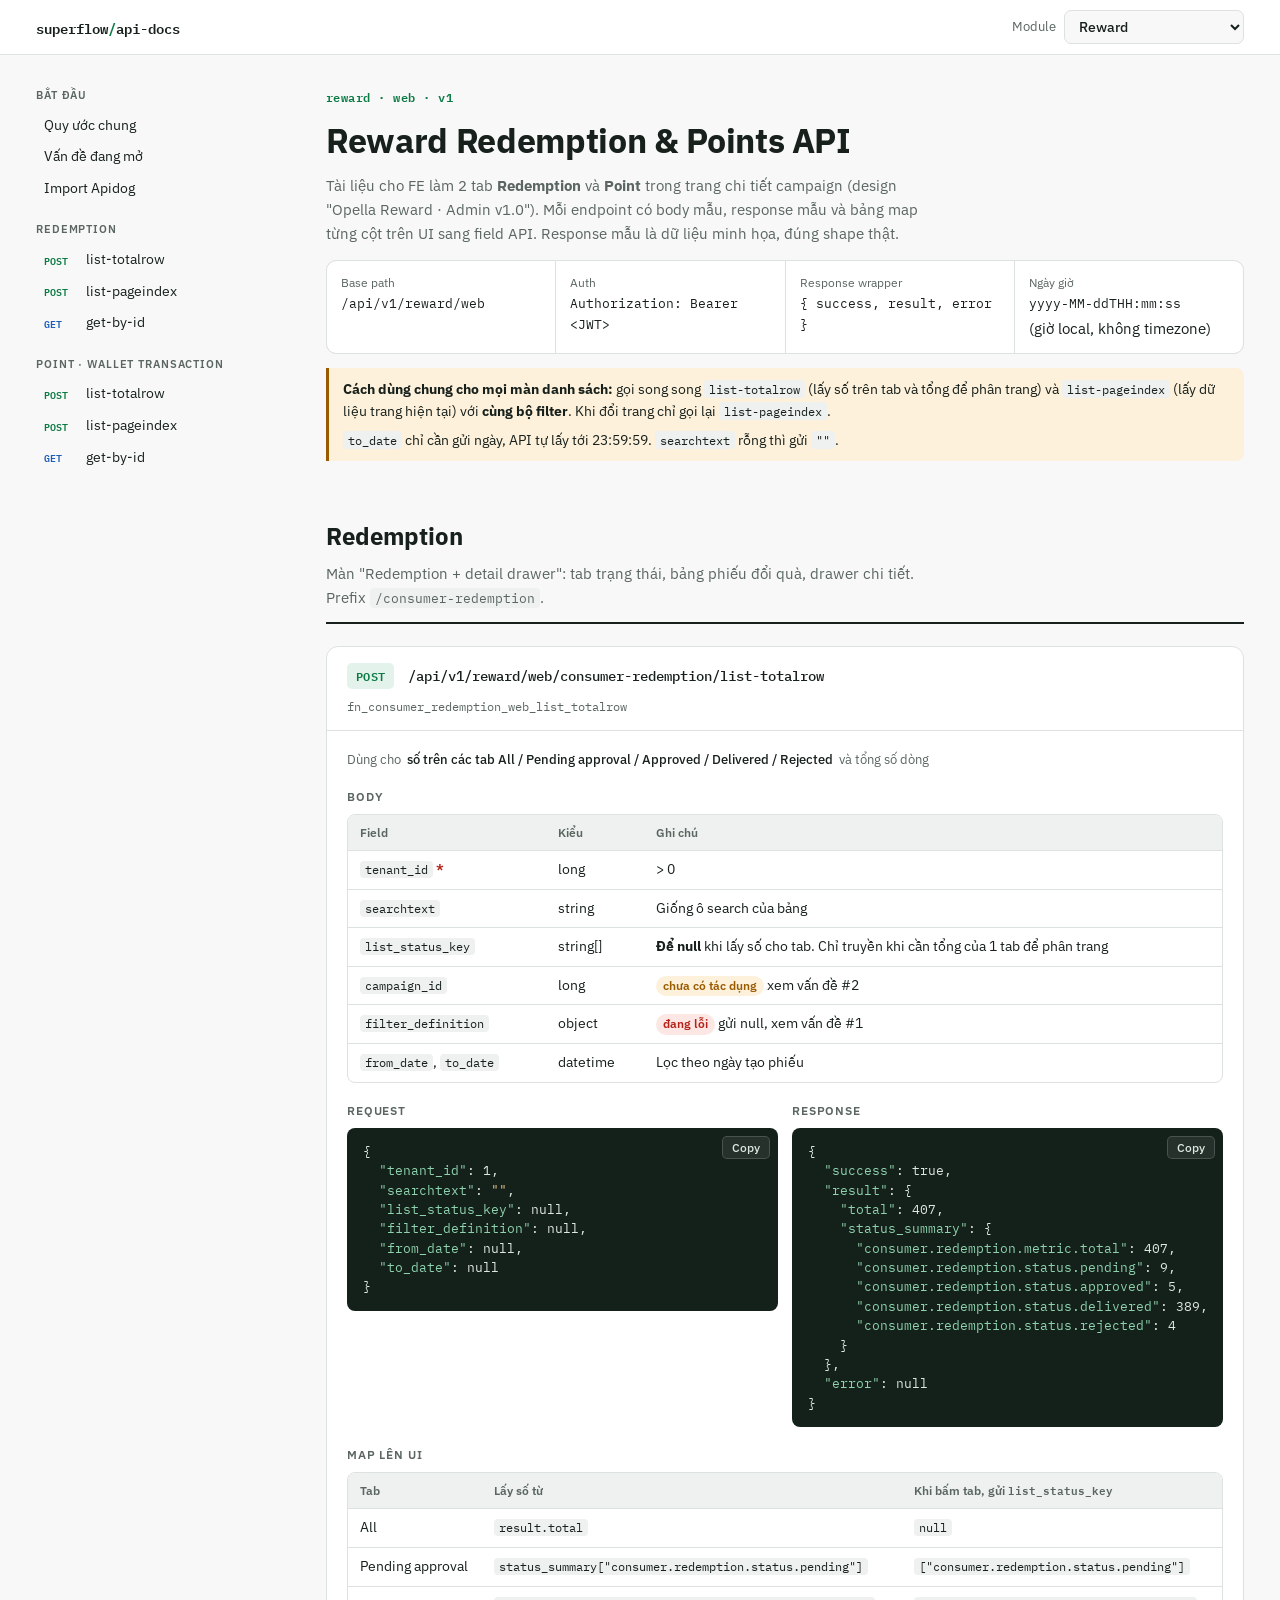
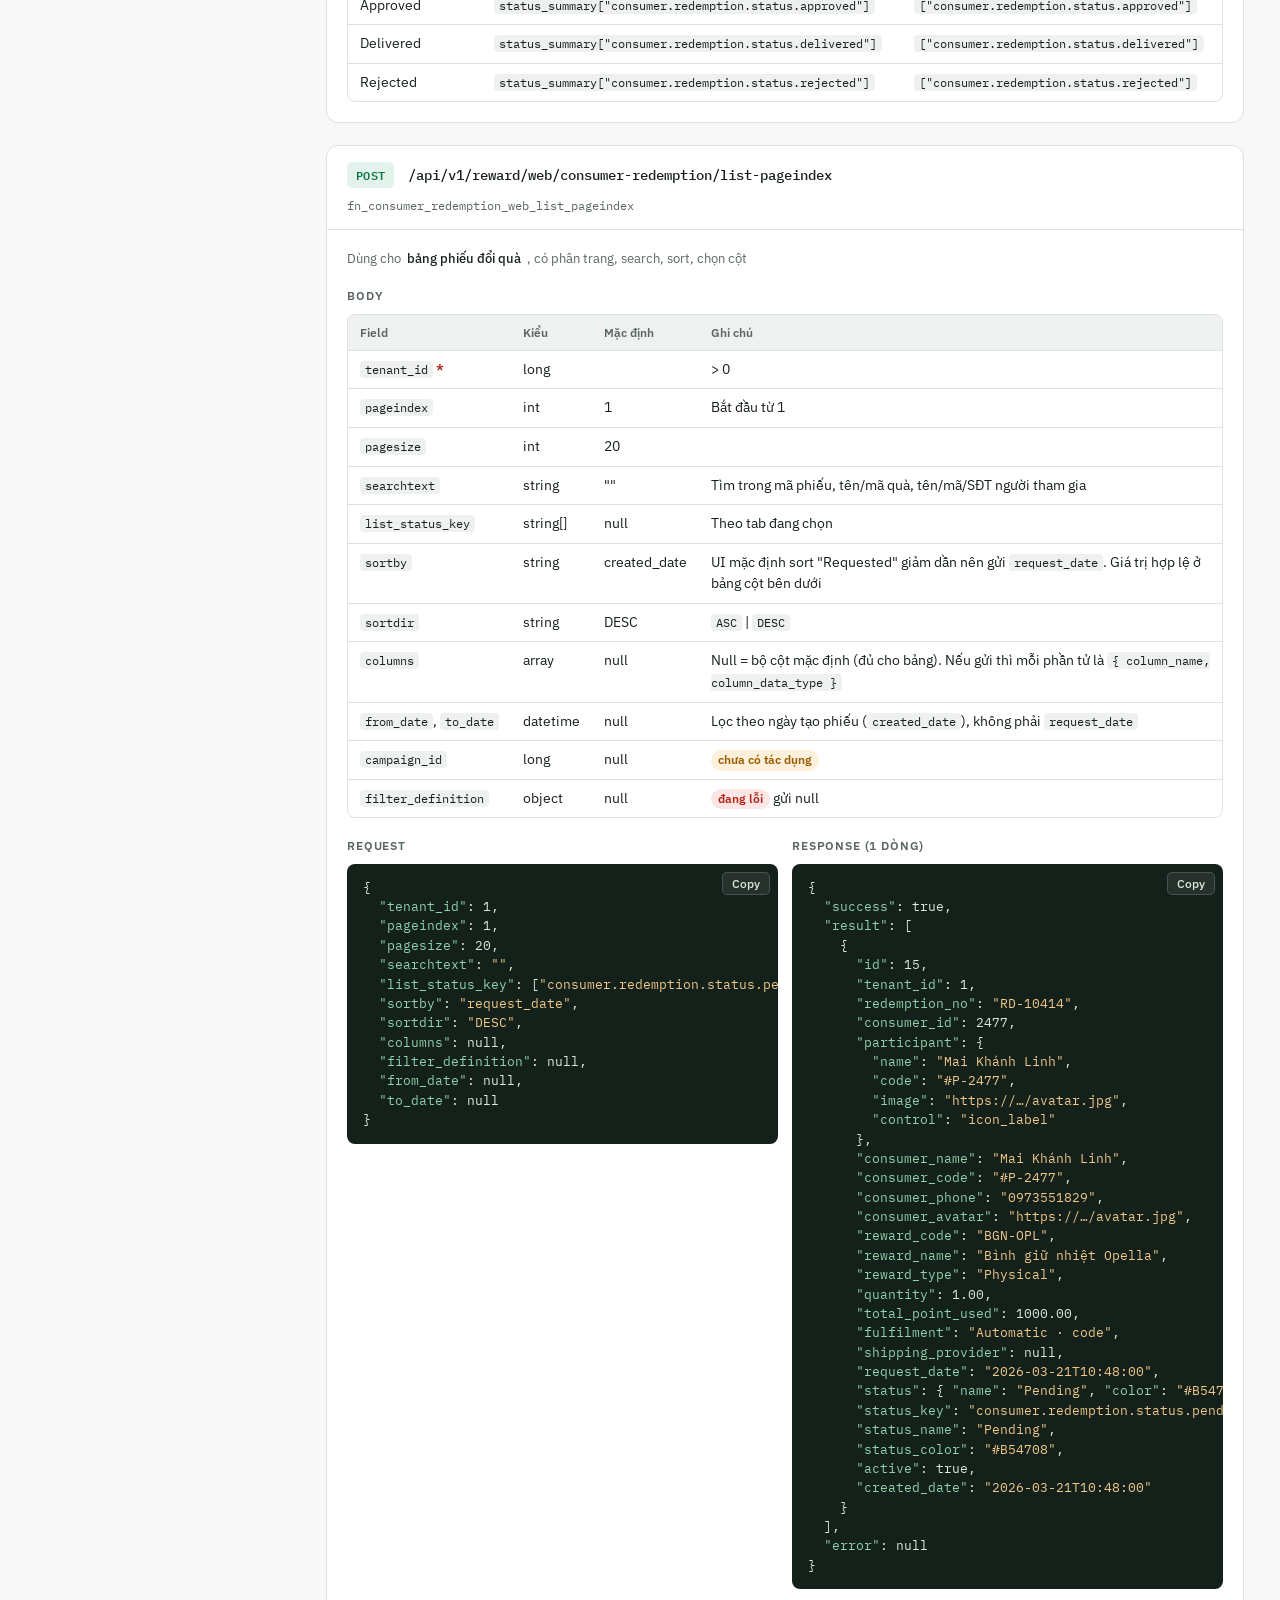
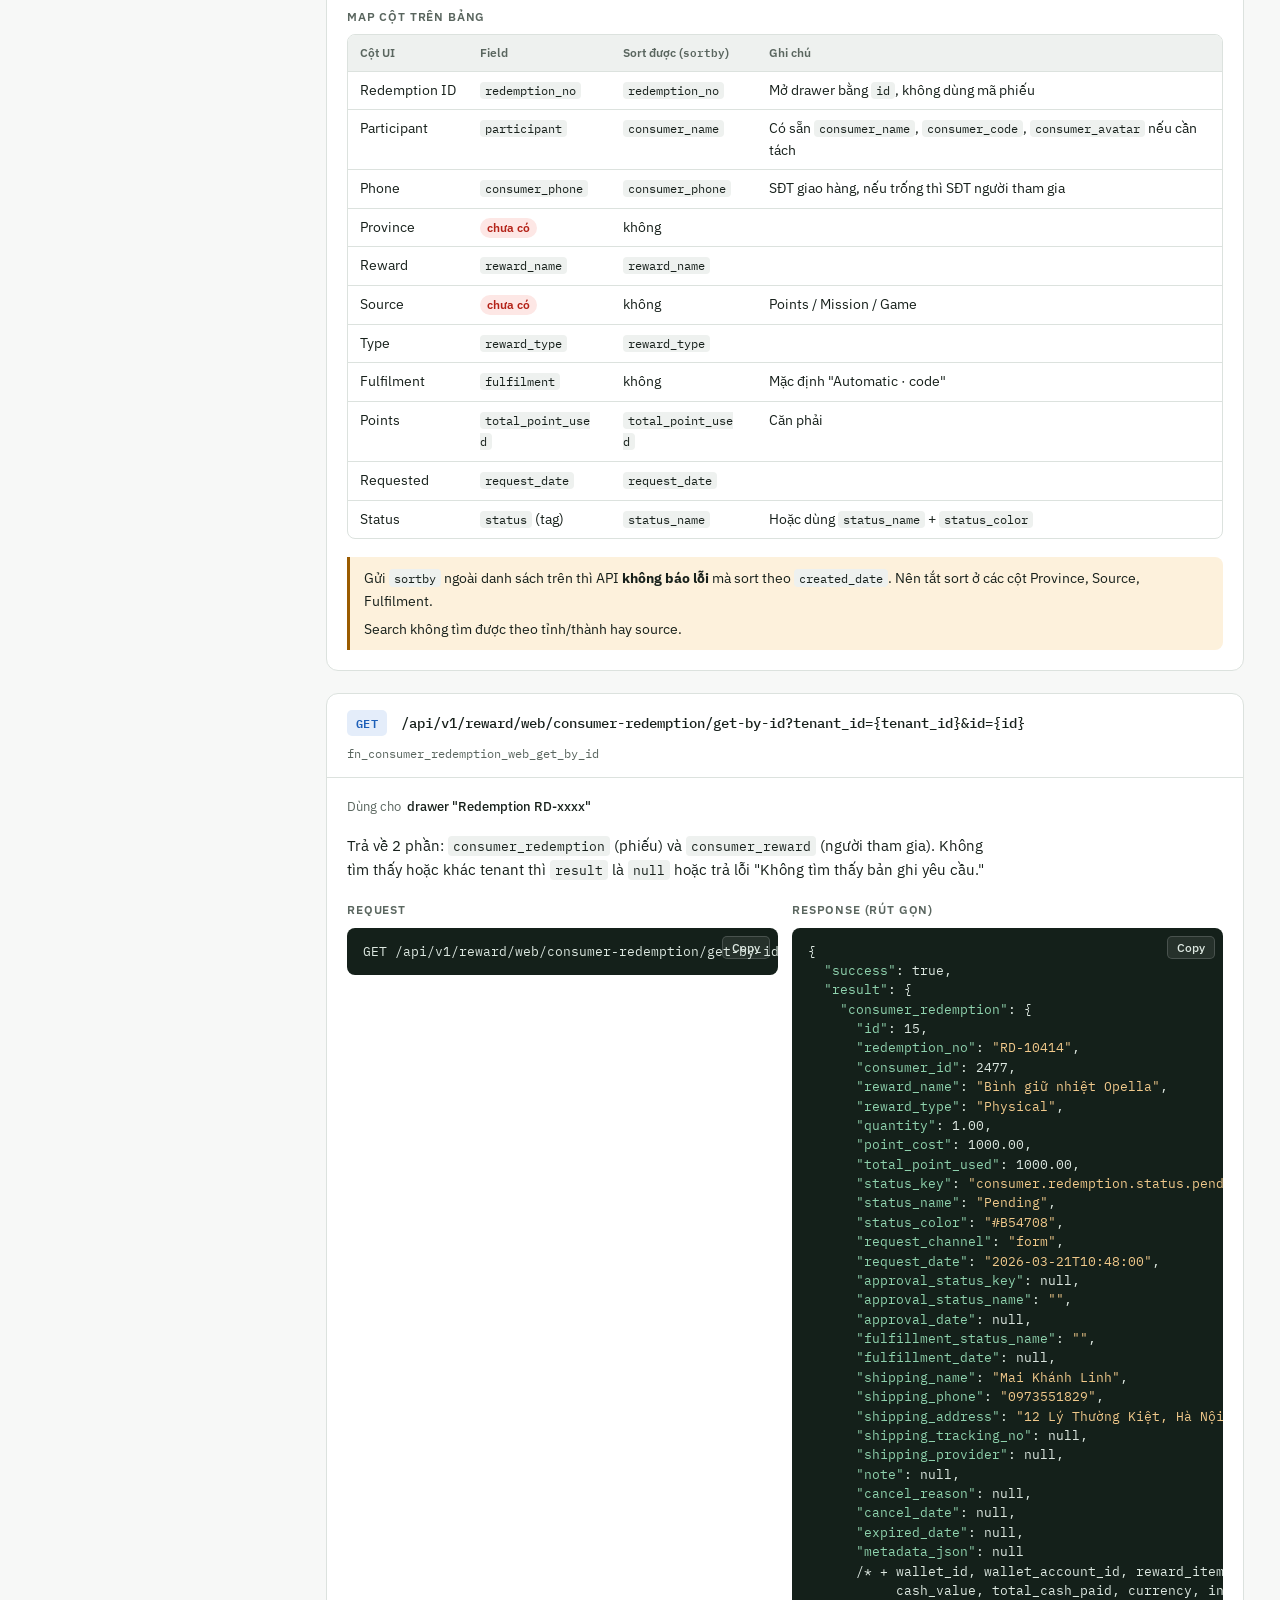
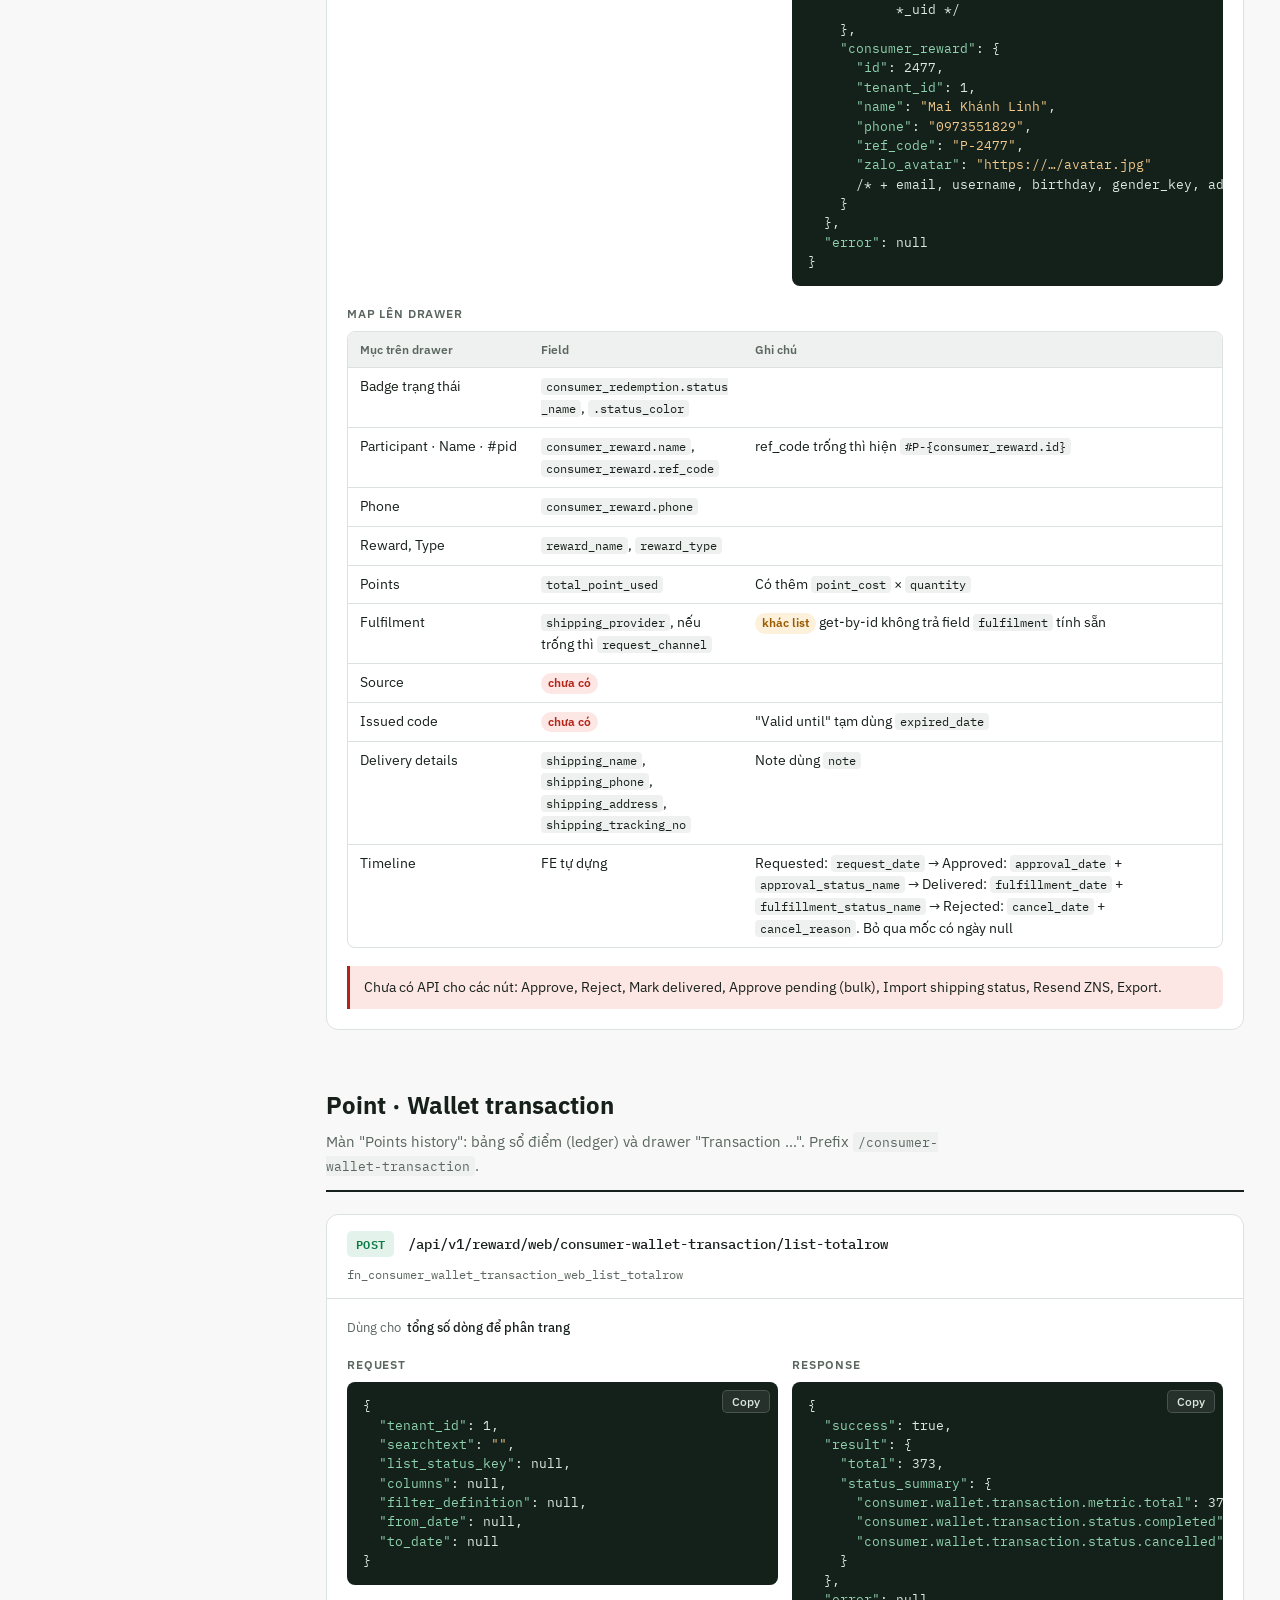
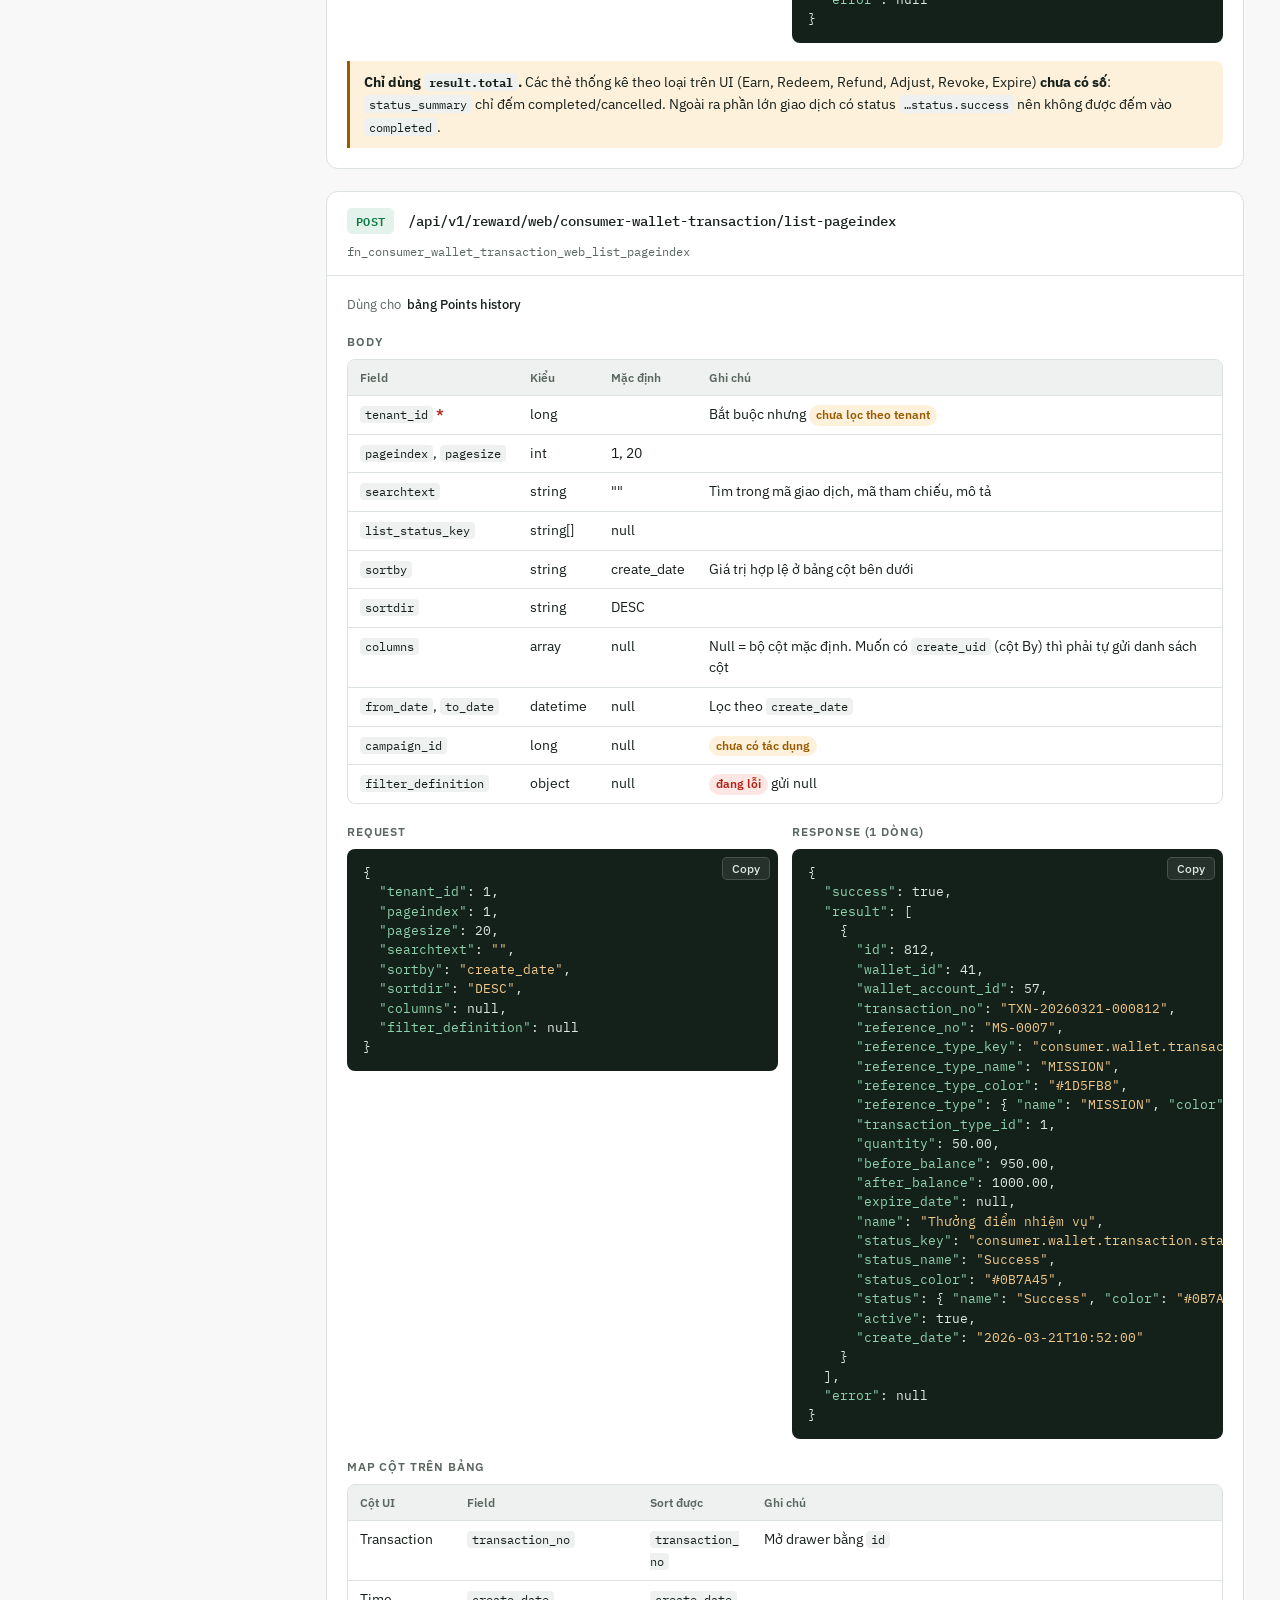
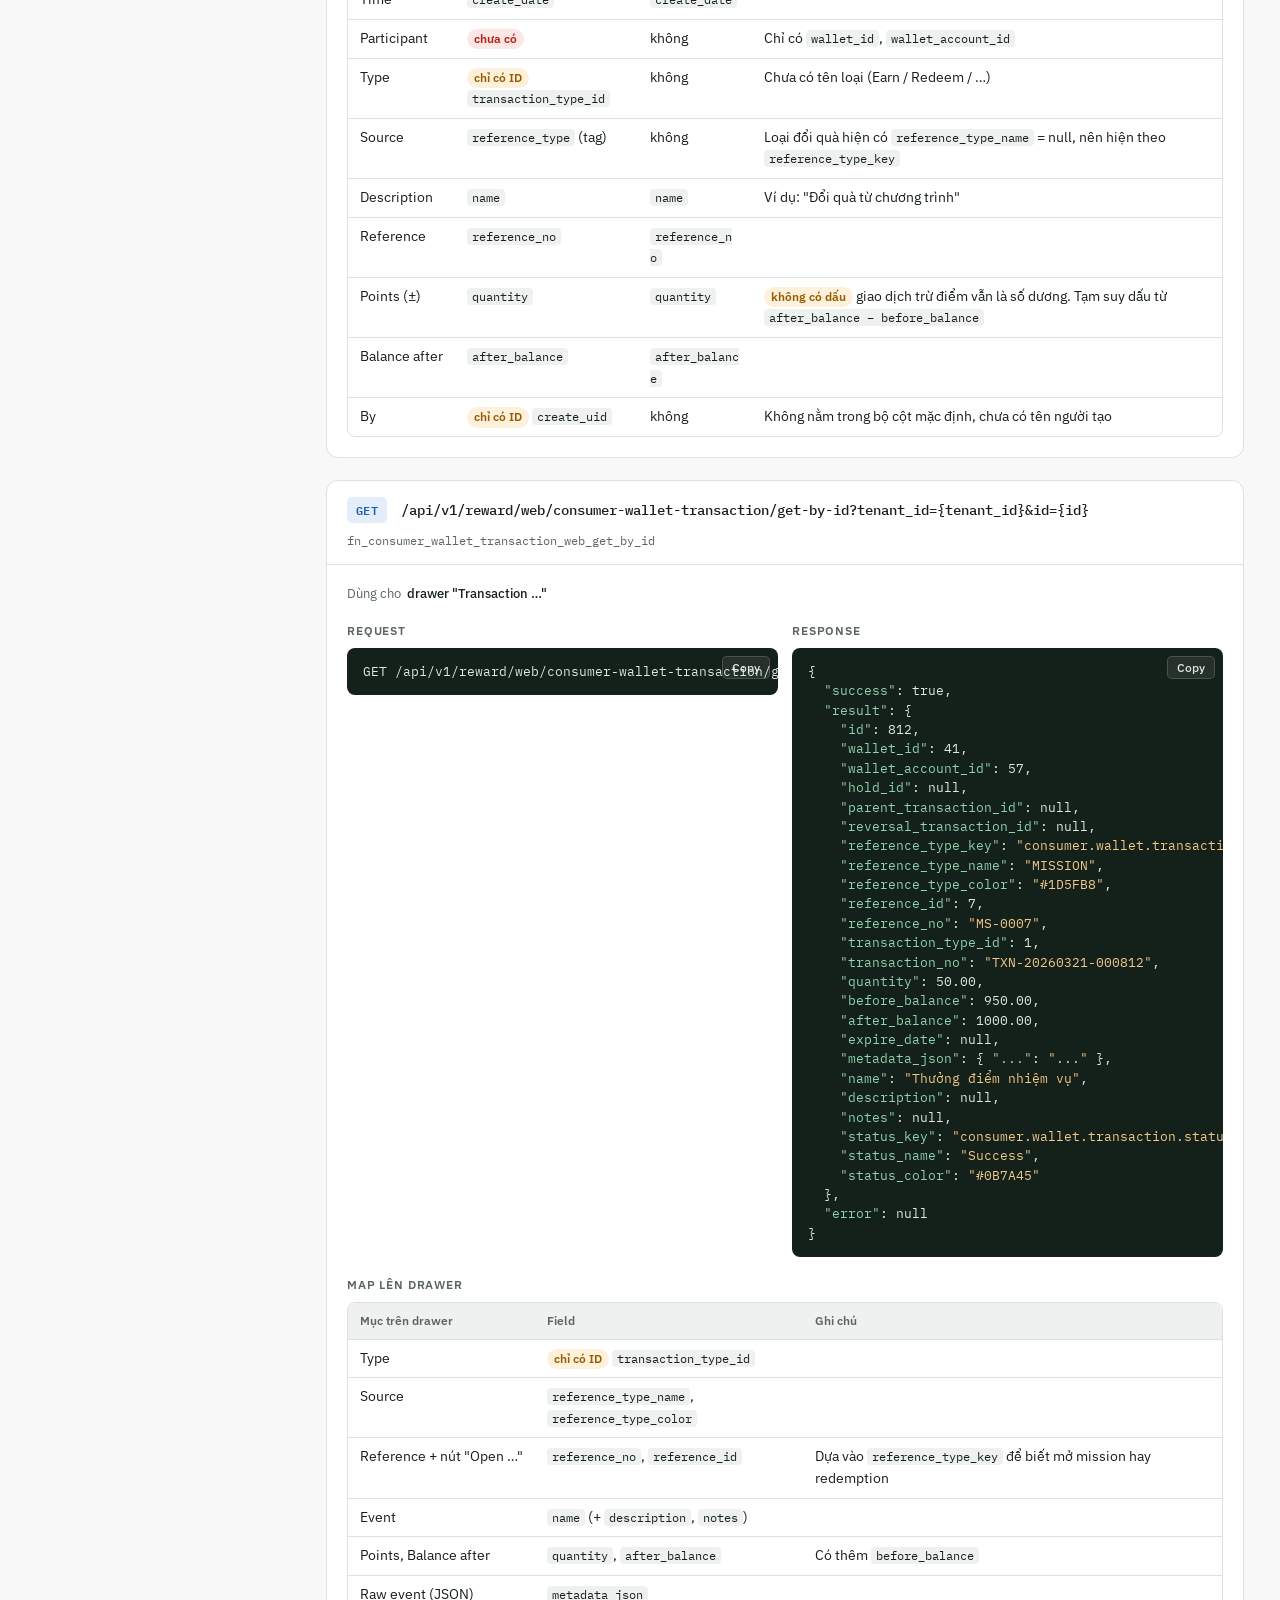
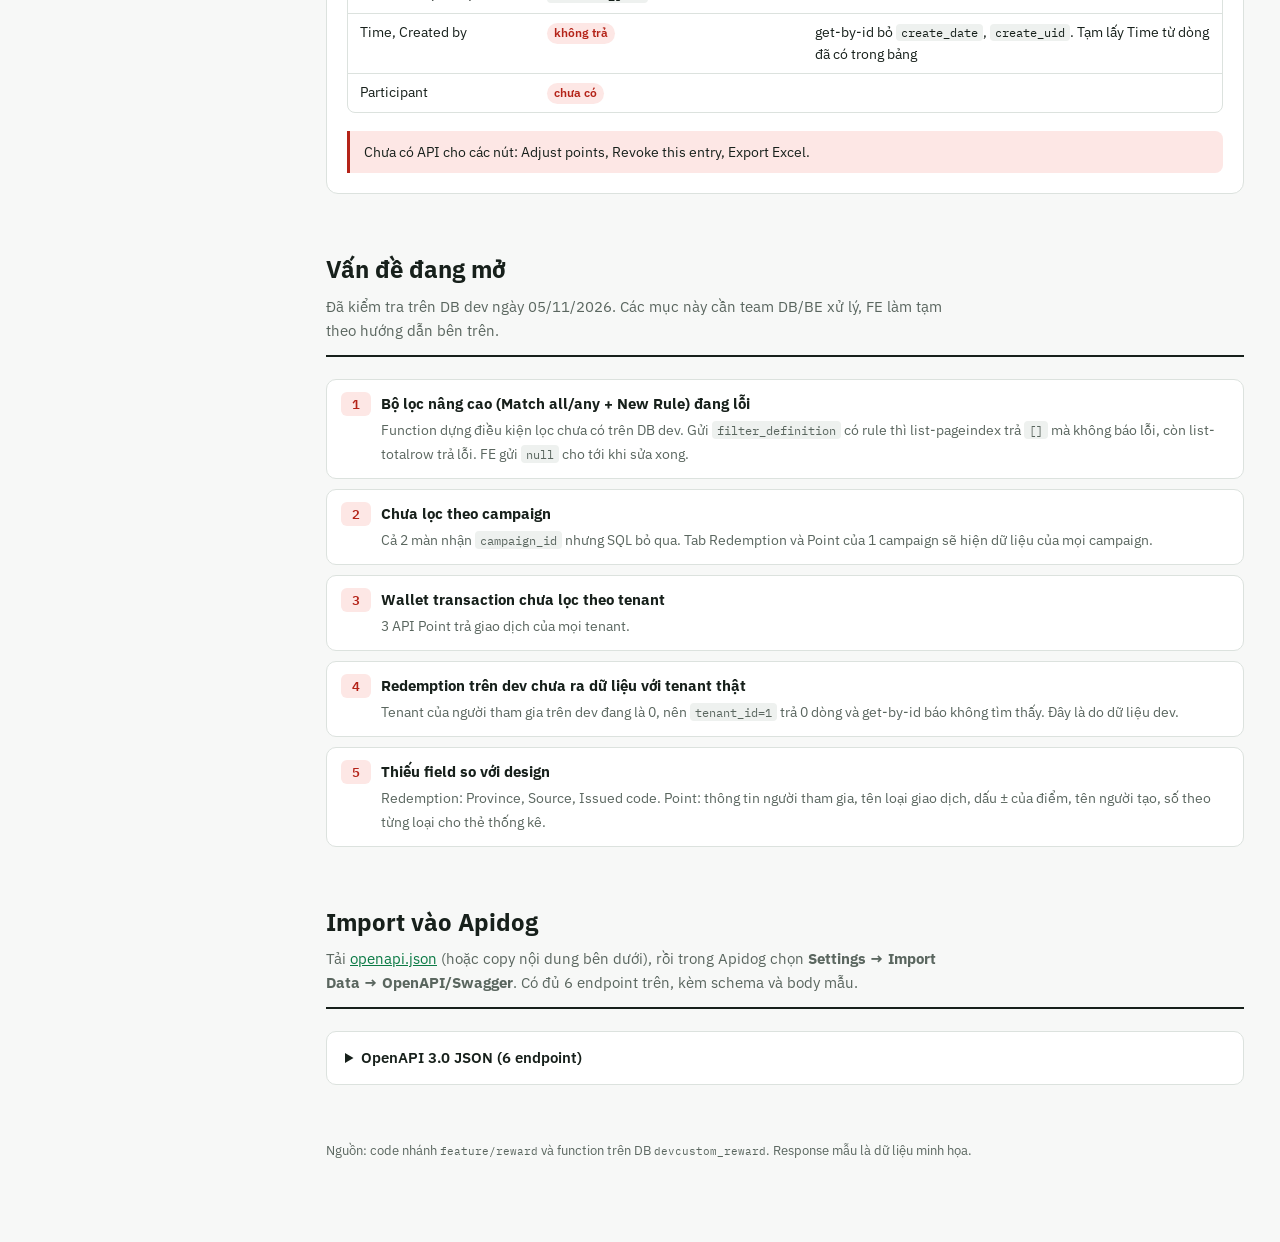
==== reward/index.html @ 962172bc "docs: init SuperFlow API Docs with reward module - Trang chủ + dropdown chọn module (modules.js) - r" ====
<!doctype html>
<html lang="vi" data-module="reward" data-root="../">
<head>
<meta charset="utf-8">
<meta name="viewport" content="width=device-width, initial-scale=1, viewport-fit=cover">
<title>Reward API · SuperFlow</title>
<link rel="preconnect" href="https://fonts.googleapis.com">
<link rel="preconnect" href="https://fonts.gstatic.com" crossorigin>
<link rel="stylesheet" href="https://fonts.googleapis.com/css2?family=IBM+Plex+Mono:wght@400;500;600&family=IBM+Plex+Sans:wght@400;500;600;700&display=swap">
<link rel="stylesheet" href="../assets/docs.css">
</head>
<body>
<div class="topbar"><div class="topbar-in">
  <a class="brand" href="../">superflow<span>/</span>api-docs</a>
  <label class="switch" for="module-select">Module <select id="module-select"></select></label>
</div></div>
<div class="shell">
<nav class="toc" aria-label="Endpoint index">
  <div>
    <h4>Bắt đầu</h4>
    <ul>
      <li><a href="#chung">Quy ước chung</a></li>
      <li><a href="#van-de">Vấn đề đang mở</a></li>
      <li><a href="#apidog">Import Apidog</a></li>
    </ul>
  </div>
  <div>
    <h4>Redemption</h4>
    <ul>
      <li><a href="#rd-totalrow"><span class="m post">POST</span>list-totalrow</a></li>
      <li><a href="#rd-pageindex"><span class="m post">POST</span>list-pageindex</a></li>
      <li><a href="#rd-getbyid"><span class="m get">GET</span>get-by-id</a></li>
    </ul>
  </div>
  <div>
    <h4>Point · Wallet transaction</h4>
    <ul>
      <li><a href="#wt-totalrow"><span class="m post">POST</span>list-totalrow</a></li>
      <li><a href="#wt-pageindex"><span class="m post">POST</span>list-pageindex</a></li>
      <li><a href="#wt-getbyid"><span class="m get">GET</span>get-by-id</a></li>
    </ul>
  </div>
</nav>

<main>
<header class="intro" id="chung">
  <div class="eyebrow">reward · web · v1</div>
  <h1>Reward Redemption &amp; Points API</h1>
  <p class="lede">Tài liệu cho FE làm 2 tab <b>Redemption</b> và <b>Point</b> trong trang chi tiết campaign (design "Opella Reward · Admin v1.0"). Mỗi endpoint có body mẫu, response mẫu và bảng map từng cột trên UI sang field API. Response mẫu là dữ liệu minh họa, đúng shape thật.</p>
  <div class="facts">
    <div><span>Base path</span><code>/api/v1/reward/web</code></div>
    <div><span>Auth</span><code>Authorization: Bearer &lt;JWT&gt;</code></div>
    <div><span>Response wrapper</span><code>{ success, result, error }</code></div>
    <div><span>Ngày giờ</span><code>yyyy-MM-ddTHH:mm:ss</code> (giờ local, không timezone)</div>
  </div>
  <div class="note">
    <p><b>Cách dùng chung cho mọi màn danh sách:</b> gọi song song <code>list-totalrow</code> (lấy số trên tab và tổng để phân trang) và <code>list-pageindex</code> (lấy dữ liệu trang hiện tại) với <b>cùng bộ filter</b>. Khi đổi trang chỉ gọi lại <code>list-pageindex</code>.</p>
    <p><code>to_date</code> chỉ cần gửi ngày, API tự lấy tới 23:59:59. <code>searchtext</code> rỗng thì gửi <code>""</code>.</p>
  </div>
</header>

<!-- ============ REDEMPTION ============ -->
<section class="group">
  <div class="group-head">
    <h2>Redemption</h2>
    <p>Màn "Redemption + detail drawer": tab trạng thái, bảng phiếu đổi quà, drawer chi tiết. Prefix <code>/consumer-redemption</code>.</p>
  </div>

  <article class="ep" id="rd-totalrow">
    <div class="ep-head">
      <span class="method post">POST</span><span class="path">/api/v1/reward/web/consumer-redemption/list-totalrow</span>
      <span class="fn">fn_consumer_redemption_web_list_totalrow</span>
    </div>
    <div class="ep-body">
      <span class="ui-tag">Dùng cho <b>số trên các tab All / Pending approval / Approved / Delivered / Rejected</b> và tổng số dòng</span>
      <div class="block">
        <h4>Body</h4>
        <div class="tbl"><table>
          <tr><th>Field</th><th>Kiểu</th><th>Ghi chú</th></tr>
          <tr><td><code>tenant_id</code> <span class="req">*</span></td><td>long</td><td>&gt; 0</td></tr>
          <tr><td><code>searchtext</code></td><td>string</td><td>Giống ô search của bảng</td></tr>
          <tr><td><code>list_status_key</code></td><td>string[]</td><td><b>Để null</b> khi lấy số cho tab. Chỉ truyền khi cần tổng của 1 tab để phân trang</td></tr>
          <tr><td><code>campaign_id</code></td><td>long</td><td><span class="pill warn">chưa có tác dụng</span> xem vấn đề #2</td></tr>
          <tr><td><code>filter_definition</code></td><td>object</td><td><span class="pill no">đang lỗi</span> gửi null, xem vấn đề #1</td></tr>
          <tr><td><code>from_date</code>, <code>to_date</code></td><td>datetime</td><td>Lọc theo ngày tạo phiếu</td></tr>
        </table></div>
      </div>
      <div class="pair">
        <div class="block"><h4>Request</h4><div class="code"><pre>{
  "tenant_id": 1,
  "searchtext": "",
  "list_status_key": null,
  "filter_definition": null,
  "from_date": null,
  "to_date": null
}</pre></div></div>
        <div class="block"><h4>Response</h4><div class="code"><pre>{
  "success": true,
  "result": {
    "total": 407,
    "status_summary": {
      "consumer.redemption.metric.total": 407,
      "consumer.redemption.status.pending": 9,
      "consumer.redemption.status.approved": 5,
      "consumer.redemption.status.delivered": 389,
      "consumer.redemption.status.rejected": 4
    }
  },
  "error": null
}</pre></div></div>
      </div>
      <div class="block">
        <h4>Map lên UI</h4>
        <div class="tbl"><table>
          <tr><th>Tab</th><th>Lấy số từ</th><th>Khi bấm tab, gửi <code>list_status_key</code></th></tr>
          <tr><td>All</td><td><code>result.total</code></td><td><code>null</code></td></tr>
          <tr><td>Pending approval</td><td><code>status_summary["consumer.redemption.status.pending"]</code></td><td><code>["consumer.redemption.status.pending"]</code></td></tr>
          <tr><td>Approved</td><td><code>status_summary["consumer.redemption.status.approved"]</code></td><td><code>["consumer.redemption.status.approved"]</code></td></tr>
          <tr><td>Delivered</td><td><code>status_summary["consumer.redemption.status.delivered"]</code></td><td><code>["consumer.redemption.status.delivered"]</code></td></tr>
          <tr><td>Rejected</td><td><code>status_summary["consumer.redemption.status.rejected"]</code></td><td><code>["consumer.redemption.status.rejected"]</code></td></tr>
        </table></div>
      </div>
    </div>
  </article>

  <article class="ep" id="rd-pageindex">
    <div class="ep-head">
      <span class="method post">POST</span><span class="path">/api/v1/reward/web/consumer-redemption/list-pageindex</span>
      <span class="fn">fn_consumer_redemption_web_list_pageindex</span>
    </div>
    <div class="ep-body">
      <span class="ui-tag">Dùng cho <b>bảng phiếu đổi quà</b>, có phân trang, search, sort, chọn cột</span>
      <div class="block">
        <h4>Body</h4>
        <div class="tbl"><table>
          <tr><th>Field</th><th>Kiểu</th><th>Mặc định</th><th>Ghi chú</th></tr>
          <tr><td><code>tenant_id</code> <span class="req">*</span></td><td>long</td><td></td><td>&gt; 0</td></tr>
          <tr><td><code>pageindex</code></td><td>int</td><td>1</td><td>Bắt đầu từ 1</td></tr>
          <tr><td><code>pagesize</code></td><td>int</td><td>20</td><td></td></tr>
          <tr><td><code>searchtext</code></td><td>string</td><td>""</td><td>Tìm trong mã phiếu, tên/mã quà, tên/mã/SĐT người tham gia</td></tr>
          <tr><td><code>list_status_key</code></td><td>string[]</td><td>null</td><td>Theo tab đang chọn</td></tr>
          <tr><td><code>sortby</code></td><td>string</td><td>created_date</td><td>UI mặc định sort "Requested" giảm dần nên gửi <code>request_date</code>. Giá trị hợp lệ ở bảng cột bên dưới</td></tr>
          <tr><td><code>sortdir</code></td><td>string</td><td>DESC</td><td><code>ASC</code> | <code>DESC</code></td></tr>
          <tr><td><code>columns</code></td><td>array</td><td>null</td><td>Null = bộ cột mặc định (đủ cho bảng). Nếu gửi thì mỗi phần tử là <code>{ column_name, column_data_type }</code></td></tr>
          <tr><td><code>from_date</code>, <code>to_date</code></td><td>datetime</td><td>null</td><td>Lọc theo ngày tạo phiếu (<code>created_date</code>), không phải <code>request_date</code></td></tr>
          <tr><td><code>campaign_id</code></td><td>long</td><td>null</td><td><span class="pill warn">chưa có tác dụng</span></td></tr>
          <tr><td><code>filter_definition</code></td><td>object</td><td>null</td><td><span class="pill no">đang lỗi</span> gửi null</td></tr>
        </table></div>
      </div>
      <div class="pair">
        <div class="block"><h4>Request</h4><div class="code"><pre>{
  "tenant_id": 1,
  "pageindex": 1,
  "pagesize": 20,
  "searchtext": "",
  "list_status_key": ["consumer.redemption.status.pending"],
  "sortby": "request_date",
  "sortdir": "DESC",
  "columns": null,
  "filter_definition": null,
  "from_date": null,
  "to_date": null
}</pre></div></div>
        <div class="block"><h4>Response (1 dòng)</h4><div class="code"><pre>{
  "success": true,
  "result": [
    {
      "id": 15,
      "tenant_id": 1,
      "redemption_no": "RD-10414",
      "consumer_id": 2477,
      "participant": {
        "name": "Mai Khánh Linh",
        "code": "#P-2477",
        "image": "https://…/avatar.jpg",
        "control": "icon_label"
      },
      "consumer_name": "Mai Khánh Linh",
      "consumer_code": "#P-2477",
      "consumer_phone": "0973551829",
      "consumer_avatar": "https://…/avatar.jpg",
      "reward_code": "BGN-OPL",
      "reward_name": "Bình giữ nhiệt Opella",
      "reward_type": "Physical",
      "quantity": 1.00,
      "total_point_used": 1000.00,
      "fulfilment": "Automatic · code",
      "shipping_provider": null,
      "request_date": "2026-03-21T10:48:00",
      "status": { "name": "Pending", "color": "#B54708", "control": "tag" },
      "status_key": "consumer.redemption.status.pending",
      "status_name": "Pending",
      "status_color": "#B54708",
      "active": true,
      "created_date": "2026-03-21T10:48:00"
    }
  ],
  "error": null
}</pre></div></div>
      </div>
      <div class="block">
        <h4>Map cột trên bảng</h4>
        <div class="tbl"><table>
          <tr><th>Cột UI</th><th>Field</th><th>Sort được (<code>sortby</code>)</th><th>Ghi chú</th></tr>
          <tr><td>Redemption ID</td><td><code>redemption_no</code></td><td><code>redemption_no</code></td><td>Mở drawer bằng <code>id</code>, không dùng mã phiếu</td></tr>
          <tr><td>Participant</td><td><code>participant</code></td><td><code>consumer_name</code></td><td>Có sẵn <code>consumer_name</code>, <code>consumer_code</code>, <code>consumer_avatar</code> nếu cần tách</td></tr>
          <tr><td>Phone</td><td><code>consumer_phone</code></td><td><code>consumer_phone</code></td><td>SĐT giao hàng, nếu trống thì SĐT người tham gia</td></tr>
          <tr><td>Province</td><td><span class="pill no">chưa có</span></td><td>không</td><td></td></tr>
          <tr><td>Reward</td><td><code>reward_name</code></td><td><code>reward_name</code></td><td></td></tr>
          <tr><td>Source</td><td><span class="pill no">chưa có</span></td><td>không</td><td>Points / Mission / Game</td></tr>
          <tr><td>Type</td><td><code>reward_type</code></td><td><code>reward_type</code></td><td></td></tr>
          <tr><td>Fulfilment</td><td><code>fulfilment</code></td><td>không</td><td>Mặc định "Automatic · code"</td></tr>
          <tr><td>Points</td><td><code>total_point_used</code></td><td><code>total_point_used</code></td><td>Căn phải</td></tr>
          <tr><td>Requested</td><td><code>request_date</code></td><td><code>request_date</code></td><td></td></tr>
          <tr><td>Status</td><td><code>status</code> (tag)</td><td><code>status_name</code></td><td>Hoặc dùng <code>status_name</code> + <code>status_color</code></td></tr>
        </table></div>
      </div>
      <div class="note">
        <p>Gửi <code>sortby</code> ngoài danh sách trên thì API <b>không báo lỗi</b> mà sort theo <code>created_date</code>. Nên tắt sort ở các cột Province, Source, Fulfilment.</p>
        <p>Search không tìm được theo tỉnh/thành hay source.</p>
      </div>
    </div>
  </article>

  <article class="ep" id="rd-getbyid">
    <div class="ep-head">
      <span class="method get">GET</span><span class="path">/api/v1/reward/web/consumer-redemption/get-by-id?tenant_id={tenant_id}&amp;id={id}</span>
      <span class="fn">fn_consumer_redemption_web_get_by_id</span>
    </div>
    <div class="ep-body">
      <span class="ui-tag">Dùng cho <b>drawer "Redemption RD-xxxx"</b></span>
      <p>Trả về 2 phần: <code>consumer_redemption</code> (phiếu) và <code>consumer_reward</code> (người tham gia). Không tìm thấy hoặc khác tenant thì <code>result</code> là <code>null</code> hoặc trả lỗi "Không tìm thấy bản ghi yêu cầu."</p>
      <div class="pair">
        <div class="block"><h4>Request</h4><div class="code"><pre>GET /api/v1/reward/web/consumer-redemption/get-by-id?tenant_id=1&amp;id=15</pre></div></div>
        <div class="block"><h4>Response (rút gọn)</h4><div class="code"><pre>{
  "success": true,
  "result": {
    "consumer_redemption": {
      "id": 15,
      "redemption_no": "RD-10414",
      "consumer_id": 2477,
      "reward_name": "Bình giữ nhiệt Opella",
      "reward_type": "Physical",
      "quantity": 1.00,
      "point_cost": 1000.00,
      "total_point_used": 1000.00,
      "status_key": "consumer.redemption.status.pending",
      "status_name": "Pending",
      "status_color": "#B54708",
      "request_channel": "form",
      "request_date": "2026-03-21T10:48:00",
      "approval_status_key": null,
      "approval_status_name": "",
      "approval_date": null,
      "fulfillment_status_name": "",
      "fulfillment_date": null,
      "shipping_name": "Mai Khánh Linh",
      "shipping_phone": "0973551829",
      "shipping_address": "12 Lý Thường Kiệt, Hà Nội",
      "shipping_tracking_no": null,
      "shipping_provider": null,
      "note": null,
      "cancel_reason": null,
      "cancel_date": null,
      "expired_date": null,
      "metadata_json": null
      /* + wallet_id, wallet_account_id, reward_item_id, reward_code,
           cash_value, total_cash_paid, currency, inventory_*, payment_*,
           *_uid */
    },
    "consumer_reward": {
      "id": 2477,
      "tenant_id": 1,
      "name": "Mai Khánh Linh",
      "phone": "0973551829",
      "ref_code": "P-2477",
      "zalo_avatar": "https://…/avatar.jpg"
      /* + email, username, birthday, gender_key, address, verify, ... */
    }
  },
  "error": null
}</pre></div></div>
      </div>
      <div class="block">
        <h4>Map lên drawer</h4>
        <div class="tbl"><table>
          <tr><th>Mục trên drawer</th><th>Field</th><th>Ghi chú</th></tr>
          <tr><td>Badge trạng thái</td><td><code>consumer_redemption.status_name</code>, <code>.status_color</code></td><td></td></tr>
          <tr><td>Participant · Name · #pid</td><td><code>consumer_reward.name</code>, <code>consumer_reward.ref_code</code></td><td>ref_code trống thì hiện <code>#P-{consumer_reward.id}</code></td></tr>
          <tr><td>Phone</td><td><code>consumer_reward.phone</code></td><td></td></tr>
          <tr><td>Reward, Type</td><td><code>reward_name</code>, <code>reward_type</code></td><td></td></tr>
          <tr><td>Points</td><td><code>total_point_used</code></td><td>Có thêm <code>point_cost</code> × <code>quantity</code></td></tr>
          <tr><td>Fulfilment</td><td><code>shipping_provider</code>, nếu trống thì <code>request_channel</code></td><td><span class="pill warn">khác list</span> get-by-id không trả field <code>fulfilment</code> tính sẵn</td></tr>
          <tr><td>Source</td><td><span class="pill no">chưa có</span></td><td></td></tr>
          <tr><td>Issued code</td><td><span class="pill no">chưa có</span></td><td>"Valid until" tạm dùng <code>expired_date</code></td></tr>
          <tr><td>Delivery details</td><td><code>shipping_name</code>, <code>shipping_phone</code>, <code>shipping_address</code>, <code>shipping_tracking_no</code></td><td>Note dùng <code>note</code></td></tr>
          <tr><td>Timeline</td><td>FE tự dựng</td><td>Requested: <code>request_date</code> → Approved: <code>approval_date</code> + <code>approval_status_name</code> → Delivered: <code>fulfillment_date</code> + <code>fulfillment_status_name</code> → Rejected: <code>cancel_date</code> + <code>cancel_reason</code>. Bỏ qua mốc có ngày null</td></tr>
        </table></div>
      </div>
      <div class="note bad"><p>Chưa có API cho các nút: Approve, Reject, Mark delivered, Approve pending (bulk), Import shipping status, Resend ZNS, Export.</p></div>
    </div>
  </article>
</section>

<!-- ============ WALLET TRANSACTION ============ -->
<section class="group">
  <div class="group-head">
    <h2>Point · Wallet transaction</h2>
    <p>Màn "Points history": bảng sổ điểm (ledger) và drawer "Transaction …". Prefix <code>/consumer-wallet-transaction</code>.</p>
  </div>

  <article class="ep" id="wt-totalrow">
    <div class="ep-head">
      <span class="method post">POST</span><span class="path">/api/v1/reward/web/consumer-wallet-transaction/list-totalrow</span>
      <span class="fn">fn_consumer_wallet_transaction_web_list_totalrow</span>
    </div>
    <div class="ep-body">
      <span class="ui-tag">Dùng cho <b>tổng số dòng để phân trang</b></span>
      <div class="pair">
        <div class="block"><h4>Request</h4><div class="code"><pre>{
  "tenant_id": 1,
  "searchtext": "",
  "list_status_key": null,
  "columns": null,
  "filter_definition": null,
  "from_date": null,
  "to_date": null
}</pre></div></div>
        <div class="block"><h4>Response</h4><div class="code"><pre>{
  "success": true,
  "result": {
    "total": 373,
    "status_summary": {
      "consumer.wallet.transaction.metric.total": 373,
      "consumer.wallet.transaction.status.completed": 7,
      "consumer.wallet.transaction.status.cancelled": 0
    }
  },
  "error": null
}</pre></div></div>
      </div>
      <div class="note">
        <p><b>Chỉ dùng <code>result.total</code>.</b> Các thẻ thống kê theo loại trên UI (Earn, Redeem, Refund, Adjust, Revoke, Expire) <b>chưa có số</b>: <code>status_summary</code> chỉ đếm completed/cancelled. Ngoài ra phần lớn giao dịch có status <code>…status.success</code> nên không được đếm vào <code>completed</code>.</p>
      </div>
    </div>
  </article>

  <article class="ep" id="wt-pageindex">
    <div class="ep-head">
      <span class="method post">POST</span><span class="path">/api/v1/reward/web/consumer-wallet-transaction/list-pageindex</span>
      <span class="fn">fn_consumer_wallet_transaction_web_list_pageindex</span>
    </div>
    <div class="ep-body">
      <span class="ui-tag">Dùng cho <b>bảng Points history</b></span>
      <div class="block">
        <h4>Body</h4>
        <div class="tbl"><table>
          <tr><th>Field</th><th>Kiểu</th><th>Mặc định</th><th>Ghi chú</th></tr>
          <tr><td><code>tenant_id</code> <span class="req">*</span></td><td>long</td><td></td><td>Bắt buộc nhưng <span class="pill warn">chưa lọc theo tenant</span></td></tr>
          <tr><td><code>pageindex</code>, <code>pagesize</code></td><td>int</td><td>1, 20</td><td></td></tr>
          <tr><td><code>searchtext</code></td><td>string</td><td>""</td><td>Tìm trong mã giao dịch, mã tham chiếu, mô tả</td></tr>
          <tr><td><code>list_status_key</code></td><td>string[]</td><td>null</td><td></td></tr>
          <tr><td><code>sortby</code></td><td>string</td><td>create_date</td><td>Giá trị hợp lệ ở bảng cột bên dưới</td></tr>
          <tr><td><code>sortdir</code></td><td>string</td><td>DESC</td><td></td></tr>
          <tr><td><code>columns</code></td><td>array</td><td>null</td><td>Null = bộ cột mặc định. Muốn có <code>create_uid</code> (cột By) thì phải tự gửi danh sách cột</td></tr>
          <tr><td><code>from_date</code>, <code>to_date</code></td><td>datetime</td><td>null</td><td>Lọc theo <code>create_date</code></td></tr>
          <tr><td><code>campaign_id</code></td><td>long</td><td>null</td><td><span class="pill warn">chưa có tác dụng</span></td></tr>
          <tr><td><code>filter_definition</code></td><td>object</td><td>null</td><td><span class="pill no">đang lỗi</span> gửi null</td></tr>
        </table></div>
      </div>
      <div class="pair">
        <div class="block"><h4>Request</h4><div class="code"><pre>{
  "tenant_id": 1,
  "pageindex": 1,
  "pagesize": 20,
  "searchtext": "",
  "sortby": "create_date",
  "sortdir": "DESC",
  "columns": null,
  "filter_definition": null
}</pre></div></div>
        <div class="block"><h4>Response (1 dòng)</h4><div class="code"><pre>{
  "success": true,
  "result": [
    {
      "id": 812,
      "wallet_id": 41,
      "wallet_account_id": 57,
      "transaction_no": "TXN-20260321-000812",
      "reference_no": "MS-0007",
      "reference_type_key": "consumer.wallet.transaction.reference.type.mission",
      "reference_type_name": "MISSION",
      "reference_type_color": "#1D5FB8",
      "reference_type": { "name": "MISSION", "color": "#1D5FB8", "control": "tag" },
      "transaction_type_id": 1,
      "quantity": 50.00,
      "before_balance": 950.00,
      "after_balance": 1000.00,
      "expire_date": null,
      "name": "Thưởng điểm nhiệm vụ",
      "status_key": "consumer.wallet.transaction.status.success",
      "status_name": "Success",
      "status_color": "#0B7A45",
      "status": { "name": "Success", "color": "#0B7A45", "control": "tag" },
      "active": true,
      "create_date": "2026-03-21T10:52:00"
    }
  ],
  "error": null
}</pre></div></div>
      </div>
      <div class="block">
        <h4>Map cột trên bảng</h4>
        <div class="tbl"><table>
          <tr><th>Cột UI</th><th>Field</th><th>Sort được</th><th>Ghi chú</th></tr>
          <tr><td>Transaction</td><td><code>transaction_no</code></td><td><code>transaction_no</code></td><td>Mở drawer bằng <code>id</code></td></tr>
          <tr><td>Time</td><td><code>create_date</code></td><td><code>create_date</code></td><td></td></tr>
          <tr><td>Participant</td><td><span class="pill no">chưa có</span></td><td>không</td><td>Chỉ có <code>wallet_id</code>, <code>wallet_account_id</code></td></tr>
          <tr><td>Type</td><td><span class="pill warn">chỉ có ID</span> <code>transaction_type_id</code></td><td>không</td><td>Chưa có tên loại (Earn / Redeem / …)</td></tr>
          <tr><td>Source</td><td><code>reference_type</code> (tag)</td><td>không</td><td>Loại đổi quà hiện có <code>reference_type_name</code> = null, nên hiện theo <code>reference_type_key</code></td></tr>
          <tr><td>Description</td><td><code>name</code></td><td><code>name</code></td><td>Ví dụ: "Đổi quà từ chương trình"</td></tr>
          <tr><td>Reference</td><td><code>reference_no</code></td><td><code>reference_no</code></td><td></td></tr>
          <tr><td>Points (±)</td><td><code>quantity</code></td><td><code>quantity</code></td><td><span class="pill warn">không có dấu</span> giao dịch trừ điểm vẫn là số dương. Tạm suy dấu từ <code>after_balance − before_balance</code></td></tr>
          <tr><td>Balance after</td><td><code>after_balance</code></td><td><code>after_balance</code></td><td></td></tr>
          <tr><td>By</td><td><span class="pill warn">chỉ có ID</span> <code>create_uid</code></td><td>không</td><td>Không nằm trong bộ cột mặc định, chưa có tên người tạo</td></tr>
        </table></div>
      </div>
    </div>
  </article>

  <article class="ep" id="wt-getbyid">
    <div class="ep-head">
      <span class="method get">GET</span><span class="path">/api/v1/reward/web/consumer-wallet-transaction/get-by-id?tenant_id={tenant_id}&amp;id={id}</span>
      <span class="fn">fn_consumer_wallet_transaction_web_get_by_id</span>
    </div>
    <div class="ep-body">
      <span class="ui-tag">Dùng cho <b>drawer "Transaction …"</b></span>
      <div class="pair">
        <div class="block"><h4>Request</h4><div class="code"><pre>GET /api/v1/reward/web/consumer-wallet-transaction/get-by-id?tenant_id=1&amp;id=812</pre></div></div>
        <div class="block"><h4>Response</h4><div class="code"><pre>{
  "success": true,
  "result": {
    "id": 812,
    "wallet_id": 41,
    "wallet_account_id": 57,
    "hold_id": null,
    "parent_transaction_id": null,
    "reversal_transaction_id": null,
    "reference_type_key": "consumer.wallet.transaction.reference.type.mission",
    "reference_type_name": "MISSION",
    "reference_type_color": "#1D5FB8",
    "reference_id": 7,
    "reference_no": "MS-0007",
    "transaction_type_id": 1,
    "transaction_no": "TXN-20260321-000812",
    "quantity": 50.00,
    "before_balance": 950.00,
    "after_balance": 1000.00,
    "expire_date": null,
    "metadata_json": { "...": "..." },
    "name": "Thưởng điểm nhiệm vụ",
    "description": null,
    "notes": null,
    "status_key": "consumer.wallet.transaction.status.success",
    "status_name": "Success",
    "status_color": "#0B7A45"
  },
  "error": null
}</pre></div></div>
      </div>
      <div class="block">
        <h4>Map lên drawer</h4>
        <div class="tbl"><table>
          <tr><th>Mục trên drawer</th><th>Field</th><th>Ghi chú</th></tr>
          <tr><td>Type</td><td><span class="pill warn">chỉ có ID</span> <code>transaction_type_id</code></td><td></td></tr>
          <tr><td>Source</td><td><code>reference_type_name</code>, <code>reference_type_color</code></td><td></td></tr>
          <tr><td>Reference + nút "Open …"</td><td><code>reference_no</code>, <code>reference_id</code></td><td>Dựa vào <code>reference_type_key</code> để biết mở mission hay redemption</td></tr>
          <tr><td>Event</td><td><code>name</code> (+ <code>description</code>, <code>notes</code>)</td><td></td></tr>
          <tr><td>Points, Balance after</td><td><code>quantity</code>, <code>after_balance</code></td><td>Có thêm <code>before_balance</code></td></tr>
          <tr><td>Raw event (JSON)</td><td><code>metadata_json</code></td><td></td></tr>
          <tr><td>Time, Created by</td><td><span class="pill no">không trả</span></td><td>get-by-id bỏ <code>create_date</code>, <code>create_uid</code>. Tạm lấy Time từ dòng đã có trong bảng</td></tr>
          <tr><td>Participant</td><td><span class="pill no">chưa có</span></td><td></td></tr>
        </table></div>
      </div>
      <div class="note bad"><p>Chưa có API cho các nút: Adjust points, Revoke this entry, Export Excel.</p></div>
    </div>
  </article>
</section>

<!-- ============ ISSUES ============ -->
<section class="group" id="van-de">
  <div class="group-head">
    <h2>Vấn đề đang mở</h2>
    <p>Đã kiểm tra trên DB dev ngày 05/11/2026. Các mục này cần team DB/BE xử lý, FE làm tạm theo hướng dẫn bên trên.</p>
  </div>
  <ol class="issues">
    <li><div><b>Bộ lọc nâng cao (Match all/any + New Rule) đang lỗi</b><span>Function dựng điều kiện lọc chưa có trên DB dev. Gửi <code>filter_definition</code> có rule thì list-pageindex trả <code>[]</code> mà không báo lỗi, còn list-totalrow trả lỗi. FE gửi <code>null</code> cho tới khi sửa xong.</span></div></li>
    <li><div><b>Chưa lọc theo campaign</b><span>Cả 2 màn nhận <code>campaign_id</code> nhưng SQL bỏ qua. Tab Redemption và Point của 1 campaign sẽ hiện dữ liệu của mọi campaign.</span></div></li>
    <li><div><b>Wallet transaction chưa lọc theo tenant</b><span>3 API Point trả giao dịch của mọi tenant.</span></div></li>
    <li><div><b>Redemption trên dev chưa ra dữ liệu với tenant thật</b><span>Tenant của người tham gia trên dev đang là 0, nên <code>tenant_id=1</code> trả 0 dòng và get-by-id báo không tìm thấy. Đây là do dữ liệu dev.</span></div></li>
    <li><div><b>Thiếu field so với design</b><span>Redemption: Province, Source, Issued code. Point: thông tin người tham gia, tên loại giao dịch, dấu ± của điểm, tên người tạo, số theo từng loại cho thẻ thống kê.</span></div></li>
  </ol>
</section>

<!-- ============ APIDOG ============ -->
<section class="group" id="apidog">
  <div class="group-head">
    <h2>Import vào Apidog</h2>
    <p>Tải <a href="openapi.json" download>openapi.json</a> (hoặc copy nội dung bên dưới), rồi trong Apidog chọn <b>Settings → Import Data → OpenAPI/Swagger</b>. Có đủ 6 endpoint trên, kèm schema và body mẫu.</p>
  </div>
  <details class="import">
    <summary>OpenAPI 3.0 JSON (6 endpoint)</summary>
    <div class="inner">
      <div class="code"><pre id="openapi" data-raw>{
  &quot;openapi&quot;: &quot;3.0.1&quot;,
  &quot;info&quot;: {
    &quot;title&quot;: &quot;Reward Web - Consumer Redemption &amp; Wallet Transaction&quot;,
    &quot;version&quot;: &quot;1.0&quot;
  },
  &quot;servers&quot;: [
    {
      &quot;url&quot;: &quot;http://localhost:5000&quot;,
      &quot;description&quot;: &quot;Local&quot;
    }
  ],
  &quot;security&quot;: [
    {
      &quot;bearer&quot;: []
    }
  ],
  &quot;tags&quot;: [
    {
      &quot;name&quot;: &quot;Reward/Web/Consumer Redemption&quot;
    },
    {
      &quot;name&quot;: &quot;Reward/Web/Consumer Wallet Transaction&quot;
    }
  ],
  &quot;paths&quot;: {
    &quot;/api/v1/reward/web/consumer-redemption/list-pageindex&quot;: {
      &quot;post&quot;: {
        &quot;tags&quot;: [
          &quot;Reward/Web/Consumer Redemption&quot;
        ],
        &quot;summary&quot;: &quot;Danh sách phiếu đổi quà (phân trang)&quot;,
        &quot;operationId&quot;: &quot;fn_consumer_redemption_web_list_pageindex&quot;,
        &quot;requestBody&quot;: {
          &quot;required&quot;: true,
          &quot;content&quot;: {
            &quot;application/json&quot;: {
              &quot;schema&quot;: {
                &quot;$ref&quot;: &quot;#/components/schemas/ConsumerRedemptionListPageindexRequest&quot;
              },
              &quot;example&quot;: {
                &quot;tenant_id&quot;: 1,
                &quot;pageindex&quot;: 1,
                &quot;pagesize&quot;: 20,
                &quot;searchtext&quot;: &quot;&quot;,
                &quot;list_status_key&quot;: null,
                &quot;filter_definition&quot;: null,
                &quot;columns&quot;: null,
                &quot;from_date&quot;: null,
                &quot;to_date&quot;: null,
                &quot;sortdir&quot;: &quot;DESC&quot;,
                &quot;sortby&quot;: &quot;created_date&quot;
              }
            }
          }
        },
        &quot;responses&quot;: {
          &quot;200&quot;: {
            &quot;description&quot;: &quot;OK&quot;,
            &quot;content&quot;: {
              &quot;application/json&quot;: {
                &quot;schema&quot;: {
                  &quot;$ref&quot;: &quot;#/components/schemas/ConsumerRedemptionListPageindexResponse&quot;
                }
              }
            }
          }
        }
      }
    },
    &quot;/api/v1/reward/web/consumer-redemption/list-totalrow&quot;: {
      &quot;post&quot;: {
        &quot;tags&quot;: [
          &quot;Reward/Web/Consumer Redemption&quot;
        ],
        &quot;summary&quot;: &quot;Tổng số phiếu đổi quà + status_summary&quot;,
        &quot;operationId&quot;: &quot;fn_consumer_redemption_web_list_totalrow&quot;,
        &quot;requestBody&quot;: {
          &quot;required&quot;: true,
          &quot;content&quot;: {
            &quot;application/json&quot;: {
              &quot;schema&quot;: {
                &quot;$ref&quot;: &quot;#/components/schemas/ConsumerRedemptionListTotalrowRequest&quot;
              },
              &quot;example&quot;: {
                &quot;tenant_id&quot;: 1,
                &quot;searchtext&quot;: &quot;&quot;,
                &quot;list_status_key&quot;: null,
                &quot;filter_definition&quot;: null,
                &quot;from_date&quot;: null,
                &quot;to_date&quot;: null
              }
            }
          }
        },
        &quot;responses&quot;: {
          &quot;200&quot;: {
            &quot;description&quot;: &quot;OK&quot;,
            &quot;content&quot;: {
              &quot;application/json&quot;: {
                &quot;schema&quot;: {
                  &quot;$ref&quot;: &quot;#/components/schemas/TotalrowResponse&quot;
                }
              }
            }
          }
        }
      }
    },
    &quot;/api/v1/reward/web/consumer-redemption/get-by-id&quot;: {
      &quot;get&quot;: {
        &quot;tags&quot;: [
          &quot;Reward/Web/Consumer Redemption&quot;
        ],
        &quot;summary&quot;: &quot;Chi tiết phiếu đổi quà&quot;,
        &quot;operationId&quot;: &quot;fn_consumer_redemption_web_get_by_id&quot;,
        &quot;parameters&quot;: [
          {
            &quot;name&quot;: &quot;tenant_id&quot;,
            &quot;in&quot;: &quot;query&quot;,
            &quot;required&quot;: true,
            &quot;schema&quot;: {
              &quot;type&quot;: &quot;integer&quot;,
              &quot;format&quot;: &quot;int64&quot;
            },
            &quot;example&quot;: 1
          },
          {
            &quot;name&quot;: &quot;id&quot;,
            &quot;in&quot;: &quot;query&quot;,
            &quot;required&quot;: true,
            &quot;schema&quot;: {
              &quot;type&quot;: &quot;integer&quot;,
              &quot;format&quot;: &quot;int64&quot;
            },
            &quot;example&quot;: 1
          }
        ],
        &quot;responses&quot;: {
          &quot;200&quot;: {
            &quot;description&quot;: &quot;OK&quot;,
            &quot;content&quot;: {
              &quot;application/json&quot;: {
                &quot;schema&quot;: {
                  &quot;$ref&quot;: &quot;#/components/schemas/ConsumerRedemptionGetByIdResponse&quot;
                }
              }
            }
          }
        }
      }
    },
    &quot;/api/v1/reward/web/consumer-wallet-transaction/list-pageindex&quot;: {
      &quot;post&quot;: {
        &quot;tags&quot;: [
          &quot;Reward/Web/Consumer Wallet Transaction&quot;
        ],
        &quot;summary&quot;: &quot;Danh sách giao dịch ví (phân trang)&quot;,
        &quot;operationId&quot;: &quot;fn_consumer_wallet_transaction_web_list_pageindex&quot;,
        &quot;requestBody&quot;: {
          &quot;required&quot;: true,
          &quot;content&quot;: {
            &quot;application/json&quot;: {
              &quot;schema&quot;: {
                &quot;$ref&quot;: &quot;#/components/schemas/ConsumerWalletTransactionListPageindexRequest&quot;
              },
              &quot;example&quot;: {
                &quot;tenant_id&quot;: 1,
                &quot;pageindex&quot;: 1,
                &quot;pagesize&quot;: 20,
                &quot;searchtext&quot;: &quot;&quot;,
                &quot;list_status_key&quot;: null,
                &quot;filter_definition&quot;: null,
                &quot;columns&quot;: null,
                &quot;from_date&quot;: null,
                &quot;to_date&quot;: null,
                &quot;sortdir&quot;: &quot;DESC&quot;,
                &quot;sortby&quot;: &quot;create_date&quot;
              }
            }
          }
        },
        &quot;responses&quot;: {
          &quot;200&quot;: {
            &quot;description&quot;: &quot;OK&quot;,
            &quot;content&quot;: {
              &quot;application/json&quot;: {
                &quot;schema&quot;: {
                  &quot;$ref&quot;: &quot;#/components/schemas/ConsumerWalletTransactionListPageindexResponse&quot;
                }
              }
            }
          }
        }
      }
    },
    &quot;/api/v1/reward/web/consumer-wallet-transaction/list-totalrow&quot;: {
      &quot;post&quot;: {
        &quot;tags&quot;: [
          &quot;Reward/Web/Consumer Wallet Transaction&quot;
        ],
        &quot;summary&quot;: &quot;Tổng số giao dịch ví + status_summary&quot;,
        &quot;operationId&quot;: &quot;fn_consumer_wallet_transaction_web_list_totalrow&quot;,
        &quot;requestBody&quot;: {
          &quot;required&quot;: true,
          &quot;content&quot;: {
            &quot;application/json&quot;: {
              &quot;schema&quot;: {
                &quot;$ref&quot;: &quot;#/components/schemas/ConsumerWalletTransactionListTotalrowRequest&quot;
              },
              &quot;example&quot;: {
                &quot;tenant_id&quot;: 1,
                &quot;searchtext&quot;: &quot;&quot;,
                &quot;list_status_key&quot;: null,
                &quot;filter_definition&quot;: null,
                &quot;from_date&quot;: null,
                &quot;to_date&quot;: null,
                &quot;columns&quot;: null
              }
            }
          }
        },
        &quot;responses&quot;: {
          &quot;200&quot;: {
            &quot;description&quot;: &quot;OK&quot;,
            &quot;content&quot;: {
              &quot;application/json&quot;: {
                &quot;schema&quot;: {
                  &quot;$ref&quot;: &quot;#/components/schemas/TotalrowResponse&quot;
                }
              }
            }
          }
        }
      }
    },
    &quot;/api/v1/reward/web/consumer-wallet-transaction/get-by-id&quot;: {
      &quot;get&quot;: {
        &quot;tags&quot;: [
          &quot;Reward/Web/Consumer Wallet Transaction&quot;
        ],
        &quot;summary&quot;: &quot;Chi tiết giao dịch ví&quot;,
        &quot;operationId&quot;: &quot;fn_consumer_wallet_transaction_web_get_by_id&quot;,
        &quot;parameters&quot;: [
          {
            &quot;name&quot;: &quot;tenant_id&quot;,
            &quot;in&quot;: &quot;query&quot;,
            &quot;required&quot;: true,
            &quot;schema&quot;: {
              &quot;type&quot;: &quot;integer&quot;,
              &quot;format&quot;: &quot;int64&quot;
            },
            &quot;example&quot;: 1
          },
          {
            &quot;name&quot;: &quot;id&quot;,
            &quot;in&quot;: &quot;query&quot;,
            &quot;required&quot;: true,
            &quot;schema&quot;: {
              &quot;type&quot;: &quot;integer&quot;,
              &quot;format&quot;: &quot;int64&quot;
            },
            &quot;example&quot;: 1
          }
        ],
        &quot;responses&quot;: {
          &quot;200&quot;: {
            &quot;description&quot;: &quot;OK&quot;,
            &quot;content&quot;: {
              &quot;application/json&quot;: {
                &quot;schema&quot;: {
                  &quot;$ref&quot;: &quot;#/components/schemas/ConsumerWalletTransactionGetByIdResponse&quot;
                }
              }
            }
          }
        }
      }
    }
  },
  &quot;components&quot;: {
    &quot;securitySchemes&quot;: {
      &quot;bearer&quot;: {
        &quot;type&quot;: &quot;http&quot;,
        &quot;scheme&quot;: &quot;bearer&quot;,
        &quot;bearerFormat&quot;: &quot;JWT&quot;
      }
    },
    &quot;schemas&quot;: {
      &quot;DataCollumnOption&quot;: {
        &quot;type&quot;: &quot;object&quot;,
        &quot;properties&quot;: {
          &quot;column_name&quot;: {
            &quot;type&quot;: &quot;string&quot;
          },
          &quot;column_data_type&quot;: {
            &quot;type&quot;: &quot;string&quot;,
            &quot;description&quot;: &quot;bigint | integer | numeric | character varying | text | boolean | timestamp without time zone | jsonb ...&quot;
          }
        }
      },
      &quot;FilterDefinition&quot;: {
        &quot;type&quot;: &quot;object&quot;,
        &quot;properties&quot;: {
          &quot;logic&quot;: {
            &quot;type&quot;: &quot;string&quot;,
            &quot;enum&quot;: [
              &quot;AND&quot;,
              &quot;OR&quot;
            ]
          },
          &quot;rules&quot;: {
            &quot;type&quot;: &quot;array&quot;,
            &quot;items&quot;: {
              &quot;type&quot;: &quot;object&quot;,
              &quot;additionalProperties&quot;: true
            }
          }
        },
        &quot;description&quot;: &quot;Bộ lọc động, build WHERE qua fn_rule_definition_build_where_and/or&quot;
      },
      &quot;ErrorDTO&quot;: {
        &quot;type&quot;: &quot;object&quot;,
        &quot;additionalProperties&quot;: true
      },
      &quot;TotalrowDTO&quot;: {
        &quot;type&quot;: &quot;object&quot;,
        &quot;properties&quot;: {
          &quot;total&quot;: {
            &quot;type&quot;: &quot;integer&quot;,
            &quot;format&quot;: &quot;int64&quot;
          },
          &quot;status_summary&quot;: {
            &quot;type&quot;: &quot;object&quot;,
            &quot;nullable&quot;: true,
            &quot;additionalProperties&quot;: true,
            &quot;description&quot;: &quot;Đếm theo status_key&quot;
          }
        }
      },
      &quot;DynamicRow&quot;: {
        &quot;type&quot;: &quot;object&quot;,
        &quot;additionalProperties&quot;: true,
        &quot;description&quot;: &quot;Một dòng; các key theo danh sách columns&quot;
      },
      &quot;ConsumerRedemptionListPageindexRequest&quot;: {
        &quot;type&quot;: &quot;object&quot;,
        &quot;properties&quot;: {
          &quot;tenant_id&quot;: {
            &quot;type&quot;: &quot;integer&quot;,
            &quot;format&quot;: &quot;int64&quot;
          },
          &quot;pageindex&quot;: {
            &quot;type&quot;: &quot;integer&quot;,
            &quot;format&quot;: &quot;int32&quot;,
            &quot;default&quot;: 1
          },
          &quot;pagesize&quot;: {
            &quot;type&quot;: &quot;integer&quot;,
            &quot;format&quot;: &quot;int32&quot;,
            &quot;default&quot;: 20
          },
          &quot;searchtext&quot;: {
            &quot;type&quot;: &quot;string&quot;,
            &quot;nullable&quot;: true,
            &quot;description&quot;: &quot;Tìm theo redemption_no, reward_name, reward_code, consumer_name, consumer_code, consumer_phone&quot;
          },
          &quot;list_status_key&quot;: {
            &quot;type&quot;: &quot;array&quot;,
            &quot;items&quot;: {
              &quot;type&quot;: &quot;string&quot;
            },
            &quot;nullable&quot;: true
          },
          &quot;filter_definition&quot;: {
            &quot;$ref&quot;: &quot;#/components/schemas/FilterDefinition&quot;,
            &quot;nullable&quot;: true
          },
          &quot;campaign_id&quot;: {
            &quot;type&quot;: &quot;integer&quot;,
            &quot;format&quot;: &quot;int64&quot;,
            &quot;nullable&quot;: true,
            &quot;description&quot;: &quot;Hiện fn chưa dùng tham số này&quot;
          },
          &quot;columns&quot;: {
            &quot;type&quot;: &quot;array&quot;,
            &quot;nullable&quot;: true,
            &quot;items&quot;: {
              &quot;$ref&quot;: &quot;#/components/schemas/DataCollumnOption&quot;
            },
            &quot;description&quot;: &quot;Để trống sẽ dùng bộ cột mặc định&quot;
          },
          &quot;from_date&quot;: {
            &quot;type&quot;: &quot;string&quot;,
            &quot;format&quot;: &quot;date-time&quot;,
            &quot;nullable&quot;: true
          },
          &quot;to_date&quot;: {
            &quot;type&quot;: &quot;string&quot;,
            &quot;format&quot;: &quot;date-time&quot;,
            &quot;nullable&quot;: true
          },
          &quot;sortby&quot;: {
            &quot;type&quot;: &quot;string&quot;,
            &quot;default&quot;: &quot;created_date&quot;,
            &quot;enum&quot;: [
              &quot;id&quot;,
              &quot;redemption_no&quot;,
              &quot;consumer_name&quot;,
              &quot;consumer_phone&quot;,
              &quot;reward_name&quot;,
              &quot;reward_type&quot;,
              &quot;total_point_used&quot;,
              &quot;request_date&quot;,
              &quot;status_key&quot;,
              &quot;status_name&quot;,
              &quot;active&quot;,
              &quot;created_date&quot;
            ]
          },
          &quot;sortdir&quot;: {
            &quot;type&quot;: &quot;string&quot;,
            &quot;default&quot;: &quot;DESC&quot;,
            &quot;enum&quot;: [
              &quot;ASC&quot;,
              &quot;DESC&quot;
            ]
          }
        },
        &quot;required&quot;: [
          &quot;tenant_id&quot;
        ]
      },
      &quot;ConsumerRedemptionListTotalrowRequest&quot;: {
        &quot;type&quot;: &quot;object&quot;,
        &quot;properties&quot;: {
          &quot;tenant_id&quot;: {
            &quot;type&quot;: &quot;integer&quot;,
            &quot;format&quot;: &quot;int64&quot;
          },
          &quot;searchtext&quot;: {
            &quot;type&quot;: &quot;string&quot;,
            &quot;nullable&quot;: true
          },
          &quot;list_status_key&quot;: {
            &quot;type&quot;: &quot;array&quot;,
            &quot;items&quot;: {
              &quot;type&quot;: &quot;string&quot;
            },
            &quot;nullable&quot;: true
          },
          &quot;campaign_id&quot;: {
            &quot;type&quot;: &quot;integer&quot;,
            &quot;format&quot;: &quot;int64&quot;,
            &quot;nullable&quot;: true
          },
          &quot;filter_definition&quot;: {
            &quot;$ref&quot;: &quot;#/components/schemas/FilterDefinition&quot;,
            &quot;nullable&quot;: true
          },
          &quot;from_date&quot;: {
            &quot;type&quot;: &quot;string&quot;,
            &quot;format&quot;: &quot;date-time&quot;,
            &quot;nullable&quot;: true
          },
          &quot;to_date&quot;: {
            &quot;type&quot;: &quot;string&quot;,
            &quot;format&quot;: &quot;date-time&quot;,
            &quot;nullable&quot;: true
          }
        },
        &quot;required&quot;: [
          &quot;tenant_id&quot;
        ]
      },
      &quot;ConsumerRedemptionItem&quot;: {
        &quot;type&quot;: &quot;object&quot;,
        &quot;properties&quot;: {
          &quot;id&quot;: {
            &quot;type&quot;: &quot;integer&quot;,
            &quot;format&quot;: &quot;int64&quot;,
            &quot;nullable&quot;: true
          },
          &quot;consumer_id&quot;: {
            &quot;type&quot;: &quot;integer&quot;,
            &quot;format&quot;: &quot;int64&quot;,
            &quot;nullable&quot;: true
          },
          &quot;wallet_id&quot;: {
            &quot;type&quot;: &quot;integer&quot;,
            &quot;format&quot;: &quot;int64&quot;,
            &quot;nullable&quot;: true
          },
          &quot;wallet_account_id&quot;: {
            &quot;type&quot;: &quot;integer&quot;,
            &quot;format&quot;: &quot;int64&quot;,
            &quot;nullable&quot;: true
          },
          &quot;redemption_no&quot;: {
            &quot;type&quot;: &quot;string&quot;,
            &quot;nullable&quot;: true
          },
          &quot;reward_item_id&quot;: {
            &quot;type&quot;: &quot;integer&quot;,
            &quot;format&quot;: &quot;int64&quot;,
            &quot;nullable&quot;: true
          },
          &quot;reward_code&quot;: {
            &quot;type&quot;: &quot;string&quot;,
            &quot;nullable&quot;: true
          },
          &quot;reward_name&quot;: {
            &quot;type&quot;: &quot;string&quot;,
            &quot;nullable&quot;: true
          },
          &quot;reward_type&quot;: {
            &quot;type&quot;: &quot;string&quot;,
            &quot;nullable&quot;: true
          },
          &quot;quantity&quot;: {
            &quot;type&quot;: &quot;number&quot;,
            &quot;nullable&quot;: true
          },
          &quot;point_cost&quot;: {
            &quot;type&quot;: &quot;number&quot;,
            &quot;nullable&quot;: true
          },
          &quot;cash_value&quot;: {
            &quot;type&quot;: &quot;number&quot;,
            &quot;nullable&quot;: true
          },
          &quot;total_point_used&quot;: {
            &quot;type&quot;: &quot;number&quot;,
            &quot;nullable&quot;: true
          },
          &quot;total_cash_paid&quot;: {
            &quot;type&quot;: &quot;number&quot;,
            &quot;nullable&quot;: true
          },
          &quot;currency&quot;: {
            &quot;type&quot;: &quot;string&quot;,
            &quot;nullable&quot;: true
          },
          &quot;status_key&quot;: {
            &quot;type&quot;: &quot;string&quot;,
            &quot;nullable&quot;: true
          },
          &quot;status_name&quot;: {
            &quot;type&quot;: &quot;string&quot;,
            &quot;nullable&quot;: true
          },
          &quot;status_color&quot;: {
            &quot;type&quot;: &quot;string&quot;,
            &quot;nullable&quot;: true
          },
          &quot;request_channel&quot;: {
            &quot;type&quot;: &quot;string&quot;,
            &quot;nullable&quot;: true
          },
          &quot;request_date&quot;: {
            &quot;type&quot;: &quot;string&quot;,
            &quot;format&quot;: &quot;date-time&quot;,
            &quot;nullable&quot;: true
          },
          &quot;approval_status_key&quot;: {
            &quot;type&quot;: &quot;string&quot;,
            &quot;nullable&quot;: true
          },
          &quot;approval_status_name&quot;: {
            &quot;type&quot;: &quot;string&quot;,
            &quot;nullable&quot;: true
          },
          &quot;approval_date&quot;: {
            &quot;type&quot;: &quot;string&quot;,
            &quot;format&quot;: &quot;date-time&quot;,
            &quot;nullable&quot;: true
          },
          &quot;approval_uid&quot;: {
            &quot;type&quot;: &quot;integer&quot;,
            &quot;format&quot;: &quot;int64&quot;,
            &quot;nullable&quot;: true
          },
          &quot;inventory_status_key&quot;: {
            &quot;type&quot;: &quot;string&quot;,
            &quot;nullable&quot;: true
          },
          &quot;inventory_status_name&quot;: {
            &quot;type&quot;: &quot;string&quot;,
            &quot;nullable&quot;: true
          },
          &quot;inventory_date&quot;: {
            &quot;type&quot;: &quot;string&quot;,
            &quot;format&quot;: &quot;date-time&quot;,
            &quot;nullable&quot;: true
          },
          &quot;inventory_uid&quot;: {
            &quot;type&quot;: &quot;integer&quot;,
            &quot;format&quot;: &quot;int64&quot;,
            &quot;nullable&quot;: true
          },
          &quot;fulfillment_status_key&quot;: {
            &quot;type&quot;: &quot;string&quot;,
            &quot;nullable&quot;: true
          },
          &quot;fulfillment_status_name&quot;: {
            &quot;type&quot;: &quot;string&quot;,
            &quot;nullable&quot;: true
          },
          &quot;fulfillment_date&quot;: {
            &quot;type&quot;: &quot;string&quot;,
            &quot;format&quot;: &quot;date-time&quot;,
            &quot;nullable&quot;: true
          },
          &quot;fulfillment_uid&quot;: {
            &quot;type&quot;: &quot;integer&quot;,
            &quot;format&quot;: &quot;int64&quot;,
            &quot;nullable&quot;: true
          },
          &quot;payment_status_key&quot;: {
            &quot;type&quot;: &quot;string&quot;,
            &quot;nullable&quot;: true
          },
          &quot;payment_status_name&quot;: {
            &quot;type&quot;: &quot;string&quot;,
            &quot;nullable&quot;: true
          },
          &quot;payment_date&quot;: {
            &quot;type&quot;: &quot;string&quot;,
            &quot;format&quot;: &quot;date-time&quot;,
            &quot;nullable&quot;: true
          },
          &quot;payment_uid&quot;: {
            &quot;type&quot;: &quot;integer&quot;,
            &quot;format&quot;: &quot;int64&quot;,
            &quot;nullable&quot;: true
          },
          &quot;shipping_name&quot;: {
            &quot;type&quot;: &quot;string&quot;,
            &quot;nullable&quot;: true
          },
          &quot;shipping_phone&quot;: {
            &quot;type&quot;: &quot;string&quot;,
            &quot;nullable&quot;: true
          },
          &quot;shipping_address&quot;: {
            &quot;type&quot;: &quot;string&quot;,
            &quot;nullable&quot;: true
          },
          &quot;shipping_tracking_no&quot;: {
            &quot;type&quot;: &quot;string&quot;,
            &quot;nullable&quot;: true
          },
          &quot;shipping_provider&quot;: {
            &quot;type&quot;: &quot;string&quot;,
            &quot;nullable&quot;: true
          },
          &quot;note&quot;: {
            &quot;type&quot;: &quot;string&quot;,
            &quot;nullable&quot;: true
          },
          &quot;cancel_reason&quot;: {
            &quot;type&quot;: &quot;string&quot;,
            &quot;nullable&quot;: true
          },
          &quot;cancel_date&quot;: {
            &quot;type&quot;: &quot;string&quot;,
            &quot;format&quot;: &quot;date-time&quot;,
            &quot;nullable&quot;: true
          },
          &quot;cancel_uid&quot;: {
            &quot;type&quot;: &quot;integer&quot;,
            &quot;format&quot;: &quot;int64&quot;,
            &quot;nullable&quot;: true
          },
          &quot;metadata_json&quot;: {
            &quot;type&quot;: &quot;object&quot;,
            &quot;nullable&quot;: true,
            &quot;additionalProperties&quot;: true
          },
          &quot;expired_date&quot;: {
            &quot;type&quot;: &quot;string&quot;,
            &quot;format&quot;: &quot;date-time&quot;,
            &quot;nullable&quot;: true
          }
        }
      },
      &quot;ConsumerRedemptionConsumerItem&quot;: {
        &quot;type&quot;: &quot;object&quot;,
        &quot;properties&quot;: {
          &quot;id&quot;: {
            &quot;type&quot;: &quot;integer&quot;,
            &quot;format&quot;: &quot;int64&quot;,
            &quot;nullable&quot;: true
          },
          &quot;tenant_id&quot;: {
            &quot;type&quot;: &quot;integer&quot;,
            &quot;format&quot;: &quot;int64&quot;,
            &quot;nullable&quot;: true
          },
          &quot;type_key&quot;: {
            &quot;type&quot;: &quot;string&quot;,
            &quot;nullable&quot;: true
          },
          &quot;zalooa_uid&quot;: {
            &quot;type&quot;: &quot;string&quot;,
            &quot;nullable&quot;: true
          },
          &quot;zaloapp_uid&quot;: {
            &quot;type&quot;: &quot;string&quot;,
            &quot;nullable&quot;: true
          },
          &quot;zalo_avatar&quot;: {
            &quot;type&quot;: &quot;string&quot;,
            &quot;nullable&quot;: true
          },
          &quot;username&quot;: {
            &quot;type&quot;: &quot;string&quot;,
            &quot;nullable&quot;: true
          },
          &quot;email&quot;: {
            &quot;type&quot;: &quot;string&quot;,
            &quot;nullable&quot;: true
          },
          &quot;ref_code&quot;: {
            &quot;type&quot;: &quot;string&quot;,
            &quot;nullable&quot;: true
          },
          &quot;name&quot;: {
            &quot;type&quot;: &quot;string&quot;,
            &quot;nullable&quot;: true
          },
          &quot;phone&quot;: {
            &quot;type&quot;: &quot;string&quot;,
            &quot;nullable&quot;: true
          },
          &quot;birthday&quot;: {
            &quot;type&quot;: &quot;string&quot;,
            &quot;format&quot;: &quot;date-time&quot;,
            &quot;nullable&quot;: true
          },
          &quot;gender_key&quot;: {
            &quot;type&quot;: &quot;string&quot;,
            &quot;nullable&quot;: true
          },
          &quot;address&quot;: {
            &quot;type&quot;: &quot;string&quot;,
            &quot;nullable&quot;: true
          },
          &quot;verify&quot;: {
            &quot;type&quot;: &quot;boolean&quot;,
            &quot;nullable&quot;: true
          },
          &quot;verify_date&quot;: {
            &quot;type&quot;: &quot;string&quot;,
            &quot;format&quot;: &quot;date-time&quot;,
            &quot;nullable&quot;: true
          },
          &quot;last_login_date&quot;: {
            &quot;type&quot;: &quot;string&quot;,
            &quot;format&quot;: &quot;date-time&quot;,
            &quot;nullable&quot;: true
          },
          &quot;metadata_json&quot;: {
            &quot;type&quot;: &quot;object&quot;,
            &quot;nullable&quot;: true,
            &quot;additionalProperties&quot;: true
          }
        }
      },
      &quot;ConsumerRedemptionGetById&quot;: {
        &quot;type&quot;: &quot;object&quot;,
        &quot;properties&quot;: {
          &quot;consumer_redemption&quot;: {
            &quot;$ref&quot;: &quot;#/components/schemas/ConsumerRedemptionItem&quot;
          },
          &quot;consumer_reward&quot;: {
            &quot;$ref&quot;: &quot;#/components/schemas/ConsumerRedemptionConsumerItem&quot;
          }
        }
      },
      &quot;ConsumerWalletTransactionListPageindexRequest&quot;: {
        &quot;type&quot;: &quot;object&quot;,
        &quot;properties&quot;: {
          &quot;tenant_id&quot;: {
            &quot;type&quot;: &quot;integer&quot;,
            &quot;format&quot;: &quot;int64&quot;,
            &quot;description&quot;: &quot;Bắt buộc ở API nhưng fn chưa lọc theo tenant&quot;
          },
          &quot;pageindex&quot;: {
            &quot;type&quot;: &quot;integer&quot;,
            &quot;format&quot;: &quot;int32&quot;,
            &quot;default&quot;: 1
          },
          &quot;pagesize&quot;: {
            &quot;type&quot;: &quot;integer&quot;,
            &quot;format&quot;: &quot;int32&quot;,
            &quot;default&quot;: 20
          },
          &quot;searchtext&quot;: {
            &quot;type&quot;: &quot;string&quot;,
            &quot;nullable&quot;: true,
            &quot;description&quot;: &quot;Tìm theo transaction_no, reference_no, name&quot;
          },
          &quot;list_status_key&quot;: {
            &quot;type&quot;: &quot;array&quot;,
            &quot;items&quot;: {
              &quot;type&quot;: &quot;string&quot;
            },
            &quot;nullable&quot;: true
          },
          &quot;filter_definition&quot;: {
            &quot;$ref&quot;: &quot;#/components/schemas/FilterDefinition&quot;,
            &quot;nullable&quot;: true
          },
          &quot;columns&quot;: {
            &quot;type&quot;: &quot;array&quot;,
            &quot;nullable&quot;: true,
            &quot;items&quot;: {
              &quot;$ref&quot;: &quot;#/components/schemas/DataCollumnOption&quot;
            },
            &quot;description&quot;: &quot;Để trống sẽ dùng bộ cột mặc định&quot;
          },
          &quot;campaign_id&quot;: {
            &quot;type&quot;: &quot;integer&quot;,
            &quot;format&quot;: &quot;int64&quot;,
            &quot;nullable&quot;: true,
            &quot;description&quot;: &quot;Hiện fn chưa dùng tham số này&quot;
          },
          &quot;from_date&quot;: {
            &quot;type&quot;: &quot;string&quot;,
            &quot;format&quot;: &quot;date-time&quot;,
            &quot;nullable&quot;: true
          },
          &quot;to_date&quot;: {
            &quot;type&quot;: &quot;string&quot;,
            &quot;format&quot;: &quot;date-time&quot;,
            &quot;nullable&quot;: true
          },
          &quot;sortby&quot;: {
            &quot;type&quot;: &quot;string&quot;,
            &quot;default&quot;: &quot;create_date&quot;,
            &quot;enum&quot;: [
              &quot;id&quot;,
              &quot;wallet_id&quot;,
              &quot;wallet_account_id&quot;,
              &quot;transaction_no&quot;,
              &quot;reference_no&quot;,
              &quot;name&quot;,
              &quot;quantity&quot;,
              &quot;before_balance&quot;,
              &quot;after_balance&quot;,
              &quot;expire_date&quot;,
              &quot;status_key&quot;,
              &quot;status_name&quot;,
              &quot;active&quot;,
              &quot;create_date&quot;
            ]
          },
          &quot;sortdir&quot;: {
            &quot;type&quot;: &quot;string&quot;,
            &quot;default&quot;: &quot;DESC&quot;,
            &quot;enum&quot;: [
              &quot;ASC&quot;,
              &quot;DESC&quot;
            ]
          }
        },
        &quot;required&quot;: [
          &quot;tenant_id&quot;
        ]
      },
      &quot;ConsumerWalletTransactionListTotalrowRequest&quot;: {
        &quot;type&quot;: &quot;object&quot;,
        &quot;properties&quot;: {
          &quot;tenant_id&quot;: {
            &quot;type&quot;: &quot;integer&quot;,
            &quot;format&quot;: &quot;int64&quot;
          },
          &quot;searchtext&quot;: {
            &quot;type&quot;: &quot;string&quot;,
            &quot;nullable&quot;: true
          },
          &quot;list_status_key&quot;: {
            &quot;type&quot;: &quot;array&quot;,
            &quot;items&quot;: {
              &quot;type&quot;: &quot;string&quot;
            },
            &quot;nullable&quot;: true
          },
          &quot;campaign_id&quot;: {
            &quot;type&quot;: &quot;integer&quot;,
            &quot;format&quot;: &quot;int64&quot;,
            &quot;nullable&quot;: true
          },
          &quot;columns&quot;: {
            &quot;type&quot;: &quot;array&quot;,
            &quot;nullable&quot;: true,
            &quot;items&quot;: {
              &quot;$ref&quot;: &quot;#/components/schemas/DataCollumnOption&quot;
            }
          },
          &quot;filter_definition&quot;: {
            &quot;$ref&quot;: &quot;#/components/schemas/FilterDefinition&quot;,
            &quot;nullable&quot;: true
          },
          &quot;from_date&quot;: {
            &quot;type&quot;: &quot;string&quot;,
            &quot;format&quot;: &quot;date-time&quot;,
            &quot;nullable&quot;: true
          },
          &quot;to_date&quot;: {
            &quot;type&quot;: &quot;string&quot;,
            &quot;format&quot;: &quot;date-time&quot;,
            &quot;nullable&quot;: true
          }
        },
        &quot;required&quot;: [
          &quot;tenant_id&quot;
        ]
      },
      &quot;ConsumerWalletTransactionItem&quot;: {
        &quot;type&quot;: &quot;object&quot;,
        &quot;properties&quot;: {
          &quot;id&quot;: {
            &quot;type&quot;: &quot;integer&quot;,
            &quot;format&quot;: &quot;int64&quot;,
            &quot;nullable&quot;: true
          },
          &quot;wallet_id&quot;: {
            &quot;type&quot;: &quot;integer&quot;,
            &quot;format&quot;: &quot;int64&quot;,
            &quot;nullable&quot;: true
          },
          &quot;wallet_account_id&quot;: {
            &quot;type&quot;: &quot;integer&quot;,
            &quot;format&quot;: &quot;int64&quot;,
            &quot;nullable&quot;: true
          },
          &quot;hold_id&quot;: {
            &quot;type&quot;: &quot;integer&quot;,
            &quot;format&quot;: &quot;int64&quot;,
            &quot;nullable&quot;: true
          },
          &quot;parent_transaction_id&quot;: {
            &quot;type&quot;: &quot;integer&quot;,
            &quot;format&quot;: &quot;int64&quot;,
            &quot;nullable&quot;: true
          },
          &quot;reversal_transaction_id&quot;: {
            &quot;type&quot;: &quot;integer&quot;,
            &quot;format&quot;: &quot;int64&quot;,
            &quot;nullable&quot;: true
          },
          &quot;reference_type_key&quot;: {
            &quot;type&quot;: &quot;string&quot;,
            &quot;nullable&quot;: true
          },
          &quot;reference_type_name&quot;: {
            &quot;type&quot;: &quot;string&quot;,
            &quot;nullable&quot;: true
          },
          &quot;reference_type_color&quot;: {
            &quot;type&quot;: &quot;string&quot;,
            &quot;nullable&quot;: true
          },
          &quot;reference_id&quot;: {
            &quot;type&quot;: &quot;integer&quot;,
            &quot;format&quot;: &quot;int64&quot;,
            &quot;nullable&quot;: true
          },
          &quot;reference_no&quot;: {
            &quot;type&quot;: &quot;string&quot;,
            &quot;nullable&quot;: true
          },
          &quot;transaction_type_id&quot;: {
            &quot;type&quot;: &quot;integer&quot;,
            &quot;format&quot;: &quot;int64&quot;,
            &quot;nullable&quot;: true
          },
          &quot;transaction_no&quot;: {
            &quot;type&quot;: &quot;string&quot;,
            &quot;nullable&quot;: true
          },
          &quot;quantity&quot;: {
            &quot;type&quot;: &quot;number&quot;,
            &quot;nullable&quot;: true
          },
          &quot;before_balance&quot;: {
            &quot;type&quot;: &quot;number&quot;,
            &quot;nullable&quot;: true
          },
          &quot;after_balance&quot;: {
            &quot;type&quot;: &quot;number&quot;,
            &quot;nullable&quot;: true
          },
          &quot;expire_date&quot;: {
            &quot;type&quot;: &quot;string&quot;,
            &quot;format&quot;: &quot;date-time&quot;,
            &quot;nullable&quot;: true
          },
          &quot;metadata_json&quot;: {
            &quot;type&quot;: &quot;object&quot;,
            &quot;nullable&quot;: true,
            &quot;additionalProperties&quot;: true
          },
          &quot;name&quot;: {
            &quot;type&quot;: &quot;string&quot;,
            &quot;nullable&quot;: true
          },
          &quot;description&quot;: {
            &quot;type&quot;: &quot;string&quot;,
            &quot;nullable&quot;: true
          },
          &quot;notes&quot;: {
            &quot;type&quot;: &quot;string&quot;,
            &quot;nullable&quot;: true
          },
          &quot;status_key&quot;: {
            &quot;type&quot;: &quot;string&quot;,
            &quot;nullable&quot;: true
          },
          &quot;status_name&quot;: {
            &quot;type&quot;: &quot;string&quot;,
            &quot;nullable&quot;: true
          },
          &quot;status_color&quot;: {
            &quot;type&quot;: &quot;string&quot;,
            &quot;nullable&quot;: true
          }
        }
      },
      &quot;ConsumerRedemptionListPageindexResponse&quot;: {
        &quot;type&quot;: &quot;object&quot;,
        &quot;properties&quot;: {
          &quot;success&quot;: {
            &quot;type&quot;: &quot;boolean&quot;
          },
          &quot;result&quot;: {
            &quot;type&quot;: &quot;array&quot;,
            &quot;items&quot;: {
              &quot;$ref&quot;: &quot;#/components/schemas/DynamicRow&quot;
            }
          },
          &quot;error&quot;: {
            &quot;$ref&quot;: &quot;#/components/schemas/ErrorDTO&quot;,
            &quot;nullable&quot;: true
          }
        }
      },
      &quot;ConsumerWalletTransactionListPageindexResponse&quot;: {
        &quot;type&quot;: &quot;object&quot;,
        &quot;properties&quot;: {
          &quot;success&quot;: {
            &quot;type&quot;: &quot;boolean&quot;
          },
          &quot;result&quot;: {
            &quot;type&quot;: &quot;array&quot;,
            &quot;items&quot;: {
              &quot;$ref&quot;: &quot;#/components/schemas/DynamicRow&quot;
            }
          },
          &quot;error&quot;: {
            &quot;$ref&quot;: &quot;#/components/schemas/ErrorDTO&quot;,
            &quot;nullable&quot;: true
          }
        }
      },
      &quot;TotalrowResponse&quot;: {
        &quot;type&quot;: &quot;object&quot;,
        &quot;properties&quot;: {
          &quot;success&quot;: {
            &quot;type&quot;: &quot;boolean&quot;
          },
          &quot;result&quot;: {
            &quot;$ref&quot;: &quot;#/components/schemas/TotalrowDTO&quot;
          },
          &quot;error&quot;: {
            &quot;$ref&quot;: &quot;#/components/schemas/ErrorDTO&quot;,
            &quot;nullable&quot;: true
          }
        }
      },
      &quot;ConsumerRedemptionGetByIdResponse&quot;: {
        &quot;type&quot;: &quot;object&quot;,
        &quot;properties&quot;: {
          &quot;success&quot;: {
            &quot;type&quot;: &quot;boolean&quot;
          },
          &quot;result&quot;: {
            &quot;$ref&quot;: &quot;#/components/schemas/ConsumerRedemptionGetById&quot;,
            &quot;nullable&quot;: true
          },
          &quot;error&quot;: {
            &quot;$ref&quot;: &quot;#/components/schemas/ErrorDTO&quot;,
            &quot;nullable&quot;: true
          }
        }
      },
      &quot;ConsumerWalletTransactionGetByIdResponse&quot;: {
        &quot;type&quot;: &quot;object&quot;,
        &quot;properties&quot;: {
          &quot;success&quot;: {
            &quot;type&quot;: &quot;boolean&quot;
          },
          &quot;result&quot;: {
            &quot;$ref&quot;: &quot;#/components/schemas/ConsumerWalletTransactionItem&quot;,
            &quot;nullable&quot;: true
          },
          &quot;error&quot;: {
            &quot;$ref&quot;: &quot;#/components/schemas/ErrorDTO&quot;,
            &quot;nullable&quot;: true
          }
        }
      }
    }
  }
}</pre></div>
    </div>
  </details>
</section>

<footer>Nguồn: code nhánh <code>feature/reward</code> và function trên DB <code>devcustom_reward</code>. Response mẫu là dữ liệu minh họa.</footer>
</main>
</div>
<script src="../modules.js"></script>
<script src="../assets/docs.js"></script>
</body>
</html>
---- assets/docs.css ----
/* Layout: sticky endpoint index on the left, one long reference column on the right; stacks on phones */
:root {
  --bg: #F7F8F7;
  --surface: #FFFFFF;
  --sunk: #EEF1EF;
  --fg: #17201B;
  --muted: #5A665F;
  --line: #DCE2DE;
  --accent: #0B7A45;
  --accent-soft: #E3F2EA;
  --get: #1D5FB8;
  --get-soft: #E4EDFA;
  --warn: #9A5B00;
  --warn-soft: #FDF1DC;
  --bad: #B42318;
  --bad-soft: #FDE7E5;
  --code-bg: #14201A;
  --code-fg: #DDE8E1;
  --code-key: #8FD3AE;
  --code-str: #F1C98B;
  --font-body: "IBM Plex Sans", "Segoe UI", system-ui, sans-serif;
  --font-mono: "IBM Plex Mono", ui-monospace, "Cascadia Mono", Consolas, monospace;
}
@media (prefers-color-scheme: dark) {
  :root:not([data-theme="light"]) {
    --bg: #101512; --surface: #161D19; --sunk: #1D2621; --fg: #E4EBE6; --muted: #98A69E; --line: #2A352F;
    --accent: #4CC489; --accent-soft: #173327; --get: #7FB0F0; --get-soft: #172A42;
    --warn: #E8B45A; --warn-soft: #33270F; --bad: #F2867C; --bad-soft: #3A1A17;
    --code-bg: #0B110E; --code-fg: #D3DED7; --code-key: #7FCDA3; --code-str: #E9BE7E;
    color-scheme: dark;
  }
}
:root[data-theme="dark"] {
  --bg: #101512; --surface: #161D19; --sunk: #1D2621; --fg: #E4EBE6; --muted: #98A69E; --line: #2A352F;
  --accent: #4CC489; --accent-soft: #173327; --get: #7FB0F0; --get-soft: #172A42;
  --warn: #E8B45A; --warn-soft: #33270F; --bad: #F2867C; --bad-soft: #3A1A17;
  --code-bg: #0B110E; --code-fg: #D3DED7; --code-key: #7FCDA3; --code-str: #E9BE7E;
  color-scheme: dark;
}
* { box-sizing: border-box; }
body { background: var(--bg); color: var(--fg); font: 15px/1.6 var(--font-body); }
a { color: var(--accent); }
code, .mono { font-family: var(--font-mono); font-size: 0.88em; }
p code, li code, td code { background: var(--sunk); padding: 1px 5px; border-radius: 4px; overflow-wrap: anywhere; }
:focus-visible { outline: 2px solid var(--accent); outline-offset: 2px; }

.shell { display: grid; grid-template-columns: 250px minmax(0, 1fr); gap: 40px; max-width: 1240px; margin: 0 auto;
  padding-left: max(16px, env(safe-area-inset-left, 0px)); padding-right: max(16px, env(safe-area-inset-right, 0px)); padding-block: 32px 80px; }
nav.toc { position: sticky; top: calc(env(safe-area-inset-top, 0px) + 24px); align-self: start; max-height: calc(100vh - 48px); overflow-y: auto;
  font-size: 13.5px; display: flex; flex-direction: column; gap: 18px; }
.toc h4 { margin: 0 0 6px; font-size: 11px; letter-spacing: .08em; text-transform: uppercase; color: var(--muted); font-weight: 600; }
.toc ul { list-style: none; margin: 0; padding: 0; display: flex; flex-direction: column; gap: 2px; }
.toc a { display: flex; gap: 8px; align-items: center; color: var(--fg); text-decoration: none; padding: 4px 8px; border-radius: 6px; }
.toc a:hover { background: var(--sunk); }
.toc .m { font: 600 10px var(--font-mono); width: 34px; flex: none; }
.toc .m.post { color: var(--accent); } .toc .m.get { color: var(--get); }

main { min-width: 0; display: flex; flex-direction: column; gap: 56px; }
header.intro { display: flex; flex-direction: column; gap: 14px; }
.eyebrow { font: 600 12px var(--font-mono); color: var(--accent); letter-spacing: .04em; }
h1 { margin: 0; font-size: 34px; line-height: 1.15; text-wrap: balance; letter-spacing: -.01em; }
h2 { margin: 0; font-size: 24px; text-wrap: balance; }
h3 { margin: 0; font-size: 17px; }
h4 { margin: 0; font-size: 12px; letter-spacing: .07em; text-transform: uppercase; color: var(--muted); font-weight: 600; }
.lede { margin: 0; color: var(--muted); max-width: 68ch; }
.facts { display: grid; grid-template-columns: repeat(auto-fit, minmax(210px, 1fr)); gap: 1px; background: var(--line); border: 1px solid var(--line); border-radius: 10px; overflow: hidden; }
.facts div { background: var(--surface); padding: 12px 14px; display: flex; flex-direction: column; gap: 2px; min-width: 0; }
.facts span { font-size: 12px; color: var(--muted); }
.facts code { font-size: 13px; overflow-wrap: anywhere; }

section.group { display: flex; flex-direction: column; gap: 22px; }
.group-head { display: flex; flex-direction: column; gap: 6px; padding-bottom: 12px; border-bottom: 2px solid var(--fg); }
.group-head p { margin: 0; color: var(--muted); max-width: 70ch; }

article.ep { background: var(--surface); border: 1px solid var(--line); border-radius: 12px; display: flex; flex-direction: column; scroll-margin-top: 20px; }
.ep-head { display: flex; flex-wrap: wrap; gap: 10px 14px; align-items: center; padding: 16px 20px; border-bottom: 1px solid var(--line); }
.method { font: 600 12px var(--font-mono); padding: 3px 9px; border-radius: 5px; letter-spacing: .03em; }
.method.post { background: var(--accent-soft); color: var(--accent); }
.method.get { background: var(--get-soft); color: var(--get); }
.path { font: 500 14px var(--font-mono); overflow-wrap: anywhere; min-width: 0; flex: 1 1 260px; }
.fn { font: 12px var(--font-mono); color: var(--muted); width: 100%; }
.ep-body { padding: 18px 20px 20px; display: flex; flex-direction: column; gap: 18px; }
.ep-body > p { margin: 0; max-width: 72ch; }
.ui-tag { display: inline-flex; gap: 6px; align-items: center; font-size: 12.5px; color: var(--muted); }
.ui-tag b { color: var(--fg); font-weight: 500; }
.block { display: flex; flex-direction: column; gap: 8px; min-width: 0; }

.tbl { overflow-x: auto; border: 1px solid var(--line); border-radius: 8px; }
table { border-collapse: collapse; width: 100%; font-size: 13.5px; }
th, td { text-align: left; padding: 8px 12px; border-bottom: 1px solid var(--line); vertical-align: top; }
th { background: var(--sunk); font-weight: 600; font-size: 12px; color: var(--muted); white-space: nowrap; }
tr:last-child td { border-bottom: 0; }
td:first-child { white-space: nowrap; }
.req { color: var(--bad); font-weight: 600; }
.pill { display: inline-block; font-size: 11.5px; font-weight: 600; padding: 1px 7px; border-radius: 999px; white-space: nowrap; }
.pill.ok { background: var(--accent-soft); color: var(--accent); }
.pill.warn { background: var(--warn-soft); color: var(--warn); }
.pill.no { background: var(--bad-soft); color: var(--bad); }

.code { position: relative; background: var(--code-bg); color: var(--code-fg); border-radius: 8px; min-width: 0; }
.code pre { margin: 0; padding: 14px 16px; overflow-x: auto; font: 12.5px/1.55 var(--font-mono); tab-size: 2; }
.code .k { color: var(--code-key); } .code .s { color: var(--code-str); }
.copy { position: absolute; top: 8px; right: 8px; font: 500 11.5px var(--font-body); color: var(--code-fg); background: rgba(255,255,255,.08);
  border: 1px solid rgba(255,255,255,.16); border-radius: 5px; padding: 3px 9px; cursor: pointer; }
.copy:hover { background: rgba(255,255,255,.16); }
.pair { display: grid; grid-template-columns: repeat(2, minmax(0, 1fr)); gap: 14px; }

.note { border-left: 3px solid var(--warn); background: var(--warn-soft); padding: 10px 14px; border-radius: 0 8px 8px 0; font-size: 14px; }
.note.bad { border-color: var(--bad); background: var(--bad-soft); }
.note p { margin: 0; } .note p + p, .note ul { margin-top: 6px; }
.note ul { padding-left: 18px; margin-bottom: 0; }

ol.issues { margin: 0; padding: 0; list-style: none; display: flex; flex-direction: column; gap: 10px; counter-reset: i; }
ol.issues li { counter-increment: i; display: grid; grid-template-columns: 30px minmax(0, 1fr); gap: 10px; background: var(--surface); border: 1px solid var(--line); border-radius: 10px; padding: 12px 14px; }
ol.issues li::before { content: counter(i); font: 600 13px var(--font-mono); color: var(--bad); background: var(--bad-soft); border-radius: 6px; height: 24px; display: grid; place-items: center; }
ol.issues b { display: block; margin-bottom: 2px; }
ol.issues span { color: var(--muted); font-size: 14px; }

details.import { background: var(--surface); border: 1px solid var(--line); border-radius: 10px; }
details.import summary { cursor: pointer; padding: 14px 18px; font-weight: 600; }
details.import .inner { padding: 0 18px 18px; display: flex; flex-direction: column; gap: 12px; }
details.import .code pre { max-height: 420px; }
footer { color: var(--muted); font-size: 13px; }

@media (max-width: 900px) {
  .shell { grid-template-columns: minmax(0, 1fr); gap: 24px; }
  nav.toc { position: static; max-height: none; }
  .pair { grid-template-columns: minmax(0, 1fr); }
  h1 { font-size: 27px; }
}
@media (prefers-reduced-motion: reduce) { * { scroll-behavior: auto !important; } }

body { margin: 0; }
.topbar { position: sticky; top: env(safe-area-inset-top, 0px); z-index: 20; background: var(--surface); border-bottom: 1px solid var(--line); }
body::before { content: ""; position: fixed; inset: 0 0 auto; height: env(safe-area-inset-top, 0px); z-index: 21; background: var(--surface); }
.topbar-in { max-width: 1240px; margin: 0 auto; display: flex; flex-wrap: wrap; gap: 10px 18px; align-items: center;
  padding-left: max(16px, env(safe-area-inset-left, 0px)); padding-right: max(16px, env(safe-area-inset-right, 0px)); padding-block: 10px; }
.brand { font: 600 14px var(--font-mono); color: var(--fg); text-decoration: none; }
.brand span { color: var(--accent); }
.switch { display: flex; align-items: center; gap: 8px; font-size: 13px; color: var(--muted); margin-left: auto; }
.switch select { font: 500 13.5px var(--font-body); color: var(--fg); background: var(--bg); border: 1px solid var(--line); border-radius: 7px; padding: 6px 10px; min-width: 180px; max-width: 60vw; }
nav.toc { top: calc(env(safe-area-inset-top, 0px) + 72px); }
article.ep, header.intro, section.group { scroll-margin-top: 72px; }

.home { max-width: 1040px; margin: 0 auto; display: flex; flex-direction: column; gap: 28px;
  padding-left: max(16px, env(safe-area-inset-left, 0px)); padding-right: max(16px, env(safe-area-inset-right, 0px)); padding-block: 40px 80px; }
.mods { display: grid; grid-template-columns: repeat(auto-fill, minmax(280px, 1fr)); gap: 14px; }
.mod { background: var(--surface); border: 1px solid var(--line); border-radius: 12px; padding: 18px; display: flex; flex-direction: column; gap: 10px; text-decoration: none; color: var(--fg); }
.mod:hover { border-color: var(--accent); }
.mod h3 { display: flex; justify-content: space-between; gap: 10px; align-items: baseline; }
.mod p { margin: 0; color: var(--muted); font-size: 14px; }
.mod .meta { display: flex; flex-wrap: wrap; gap: 6px; }
.mod .meta code { background: var(--sunk); padding: 1px 6px; border-radius: 4px; font-size: 12px; }
.mod .upd { font-size: 12.5px; color: var(--muted); }
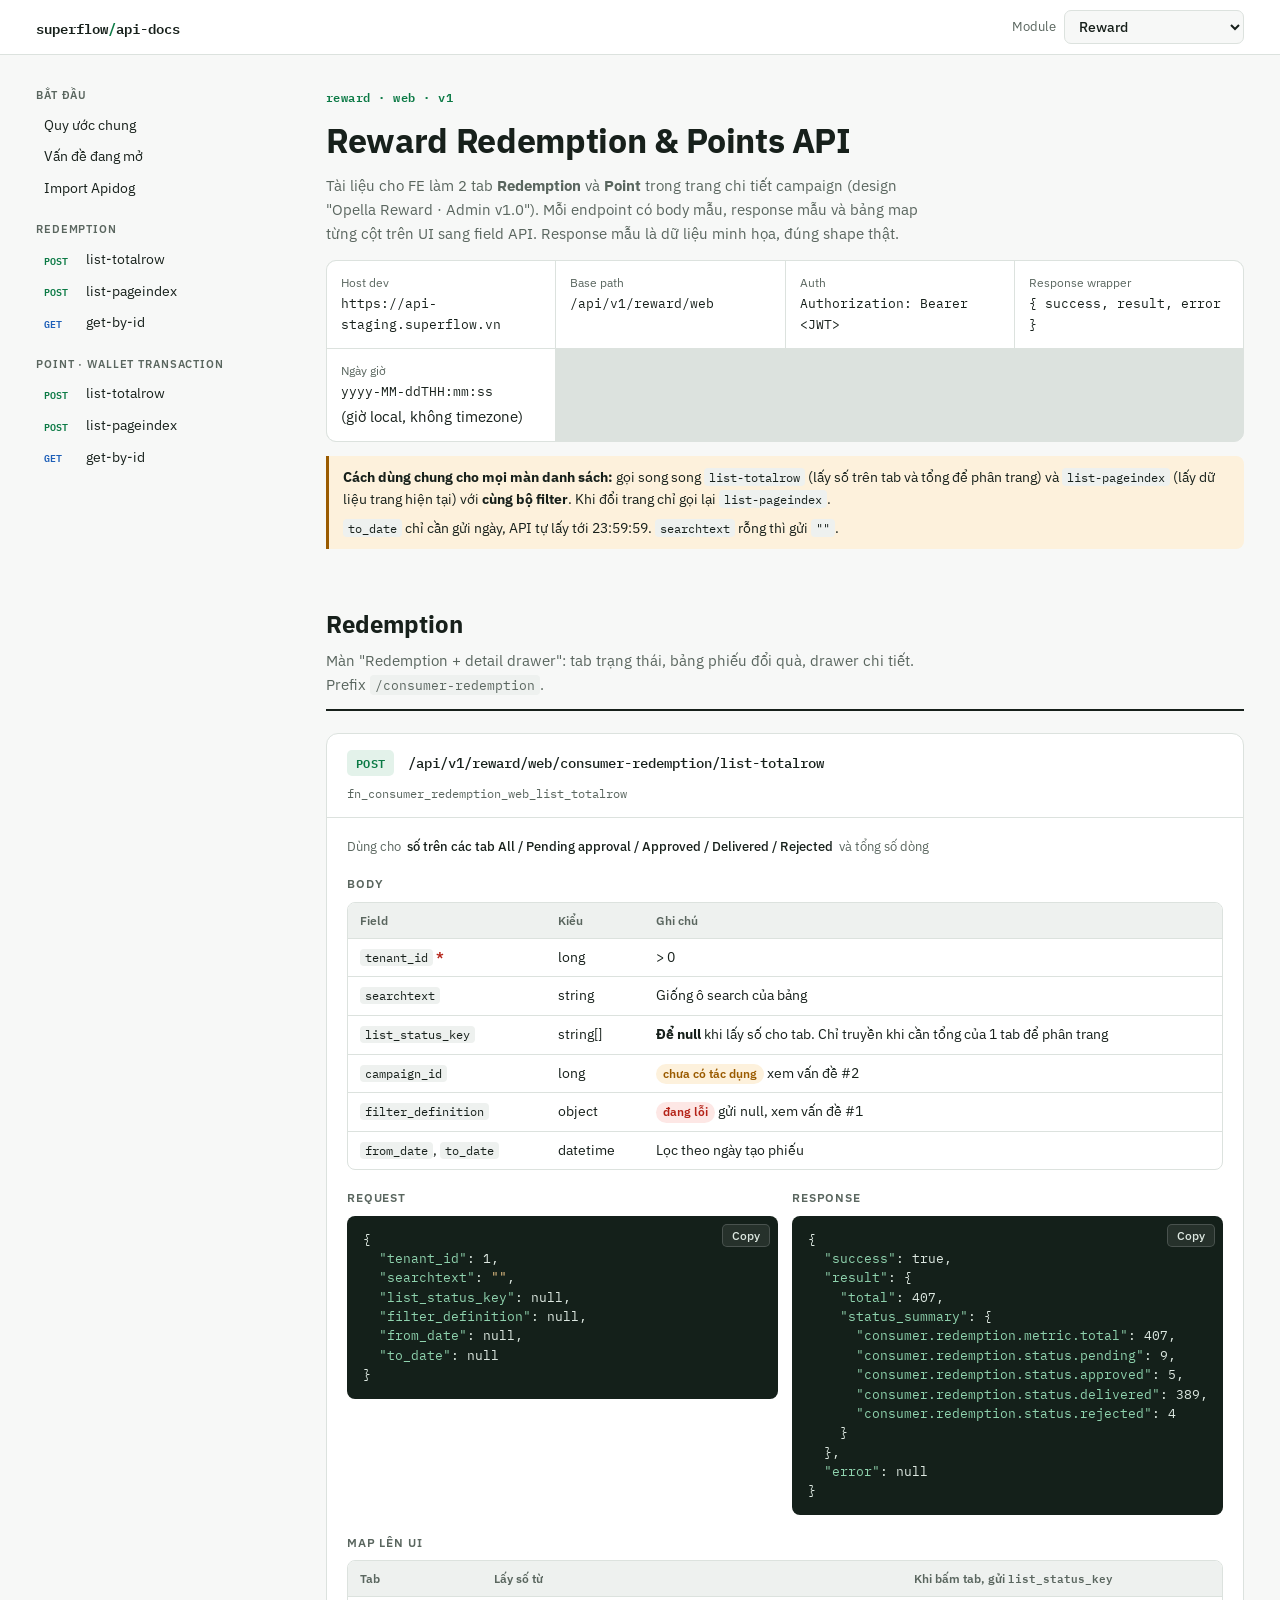
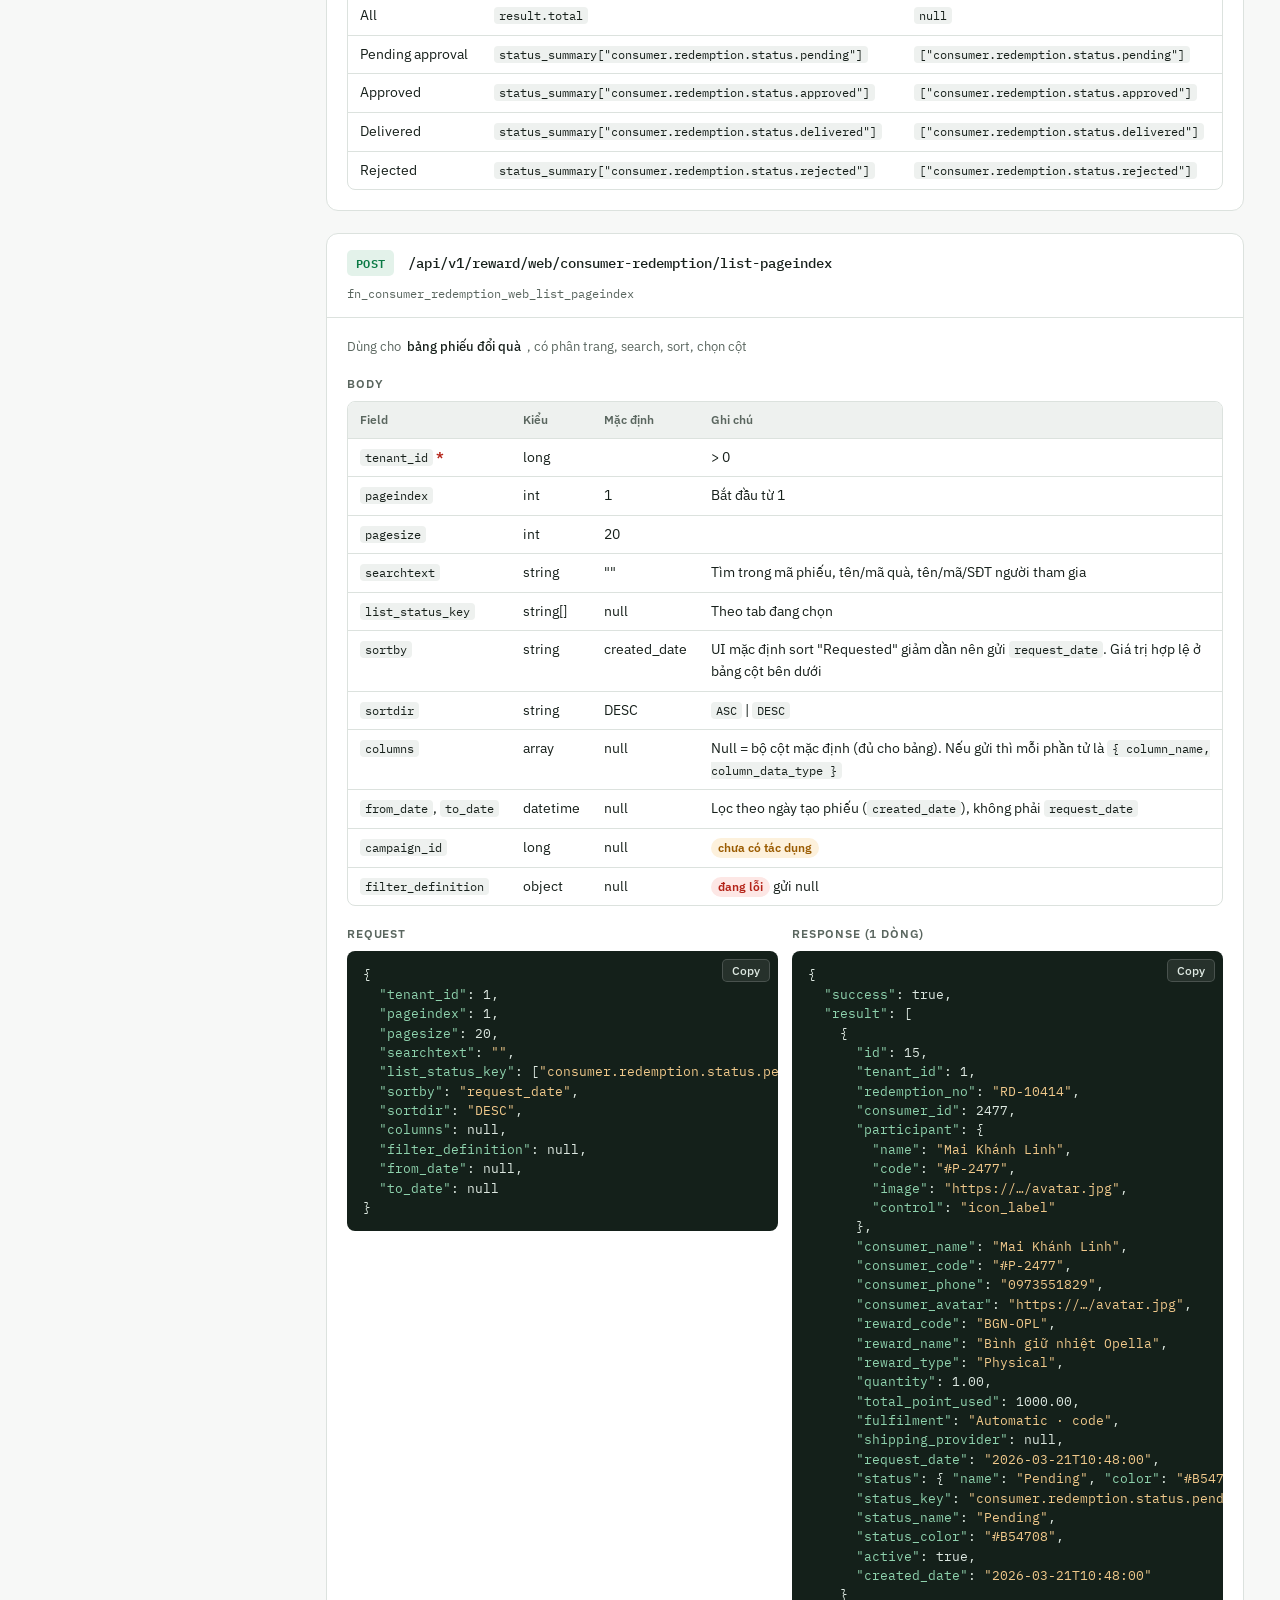
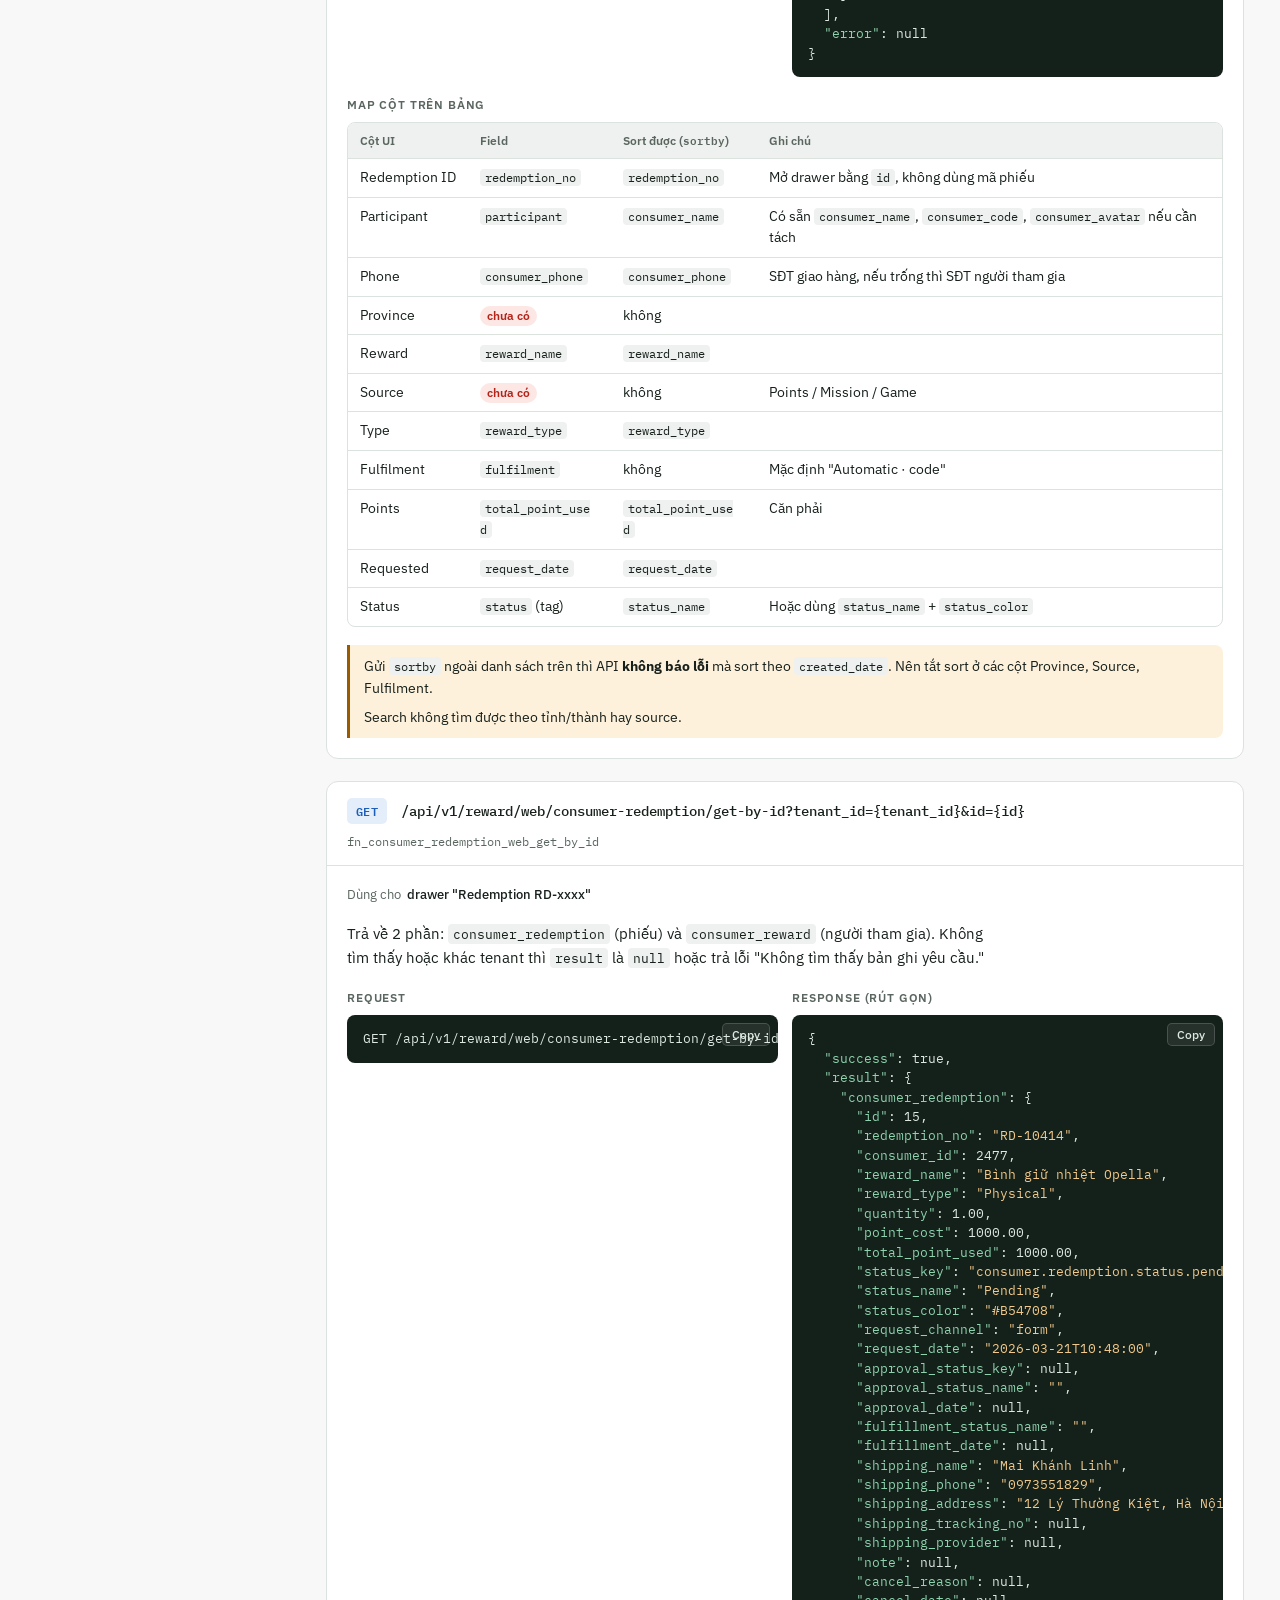
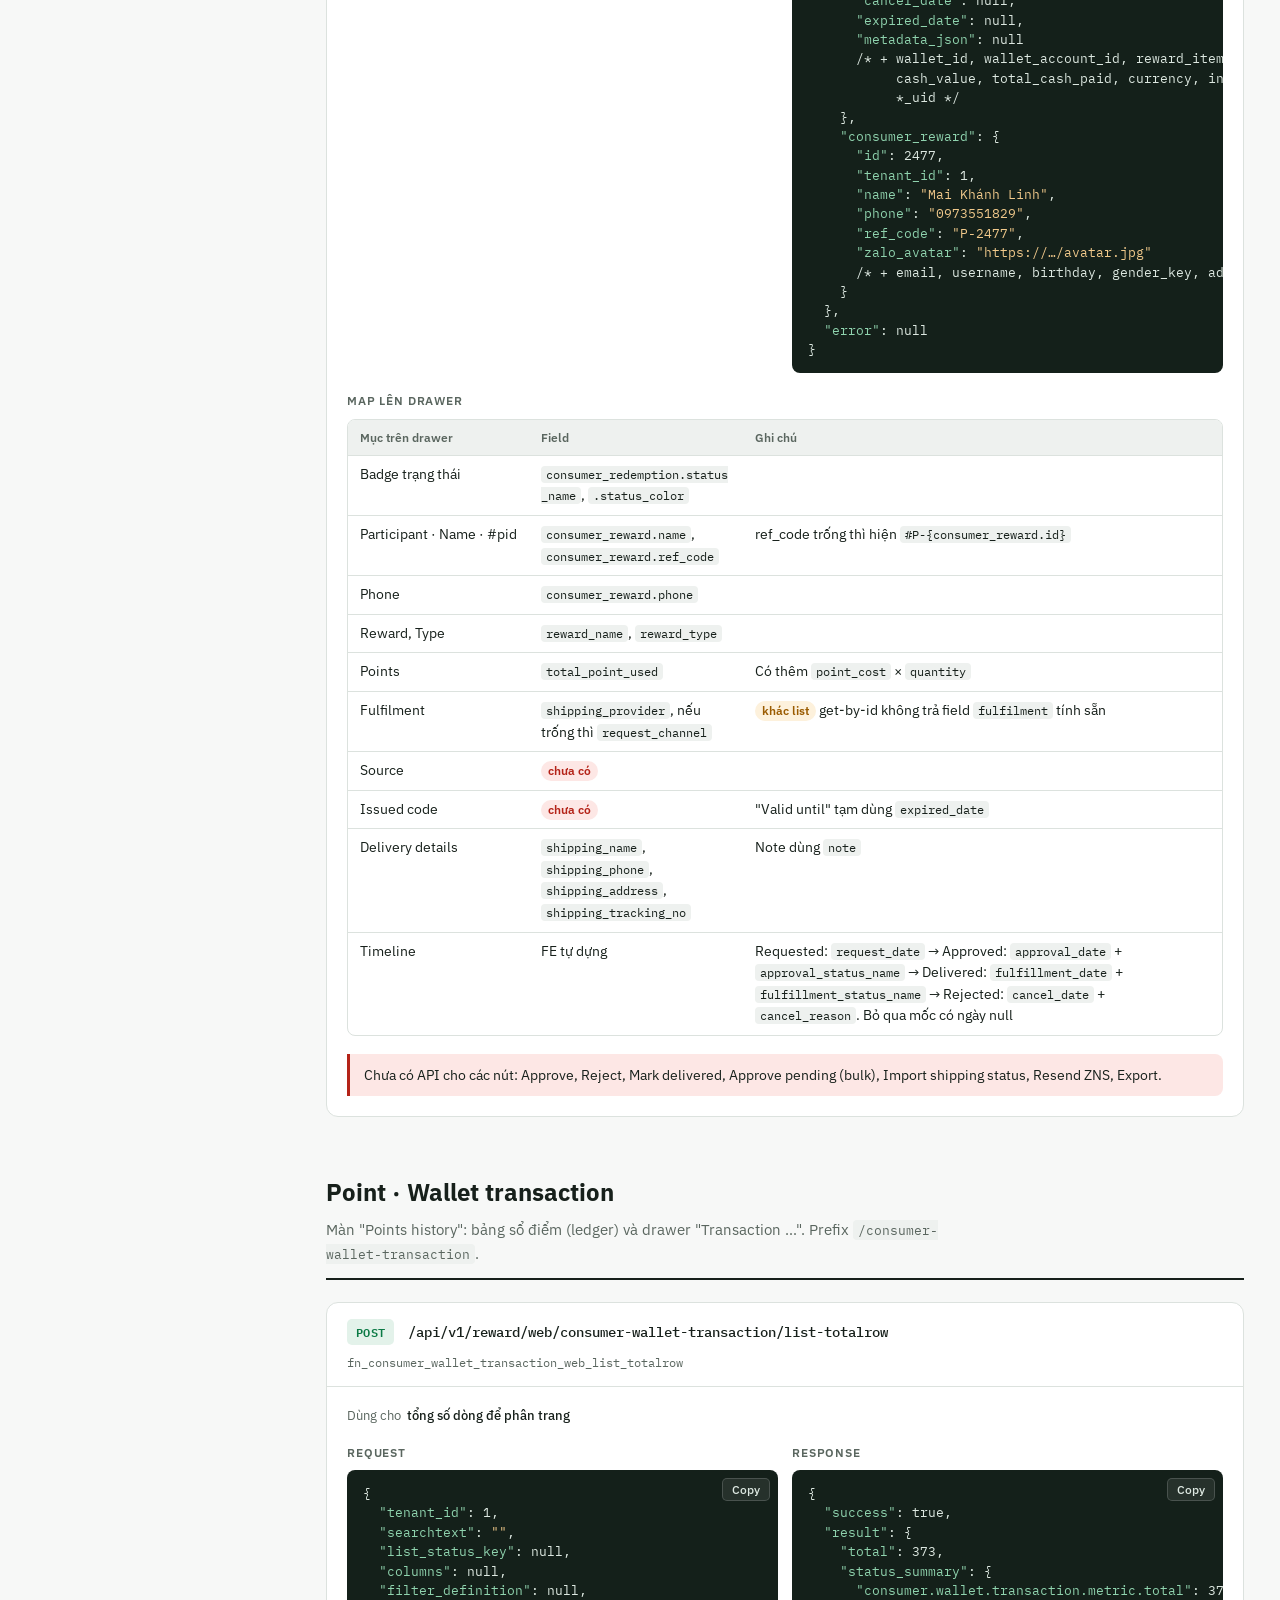
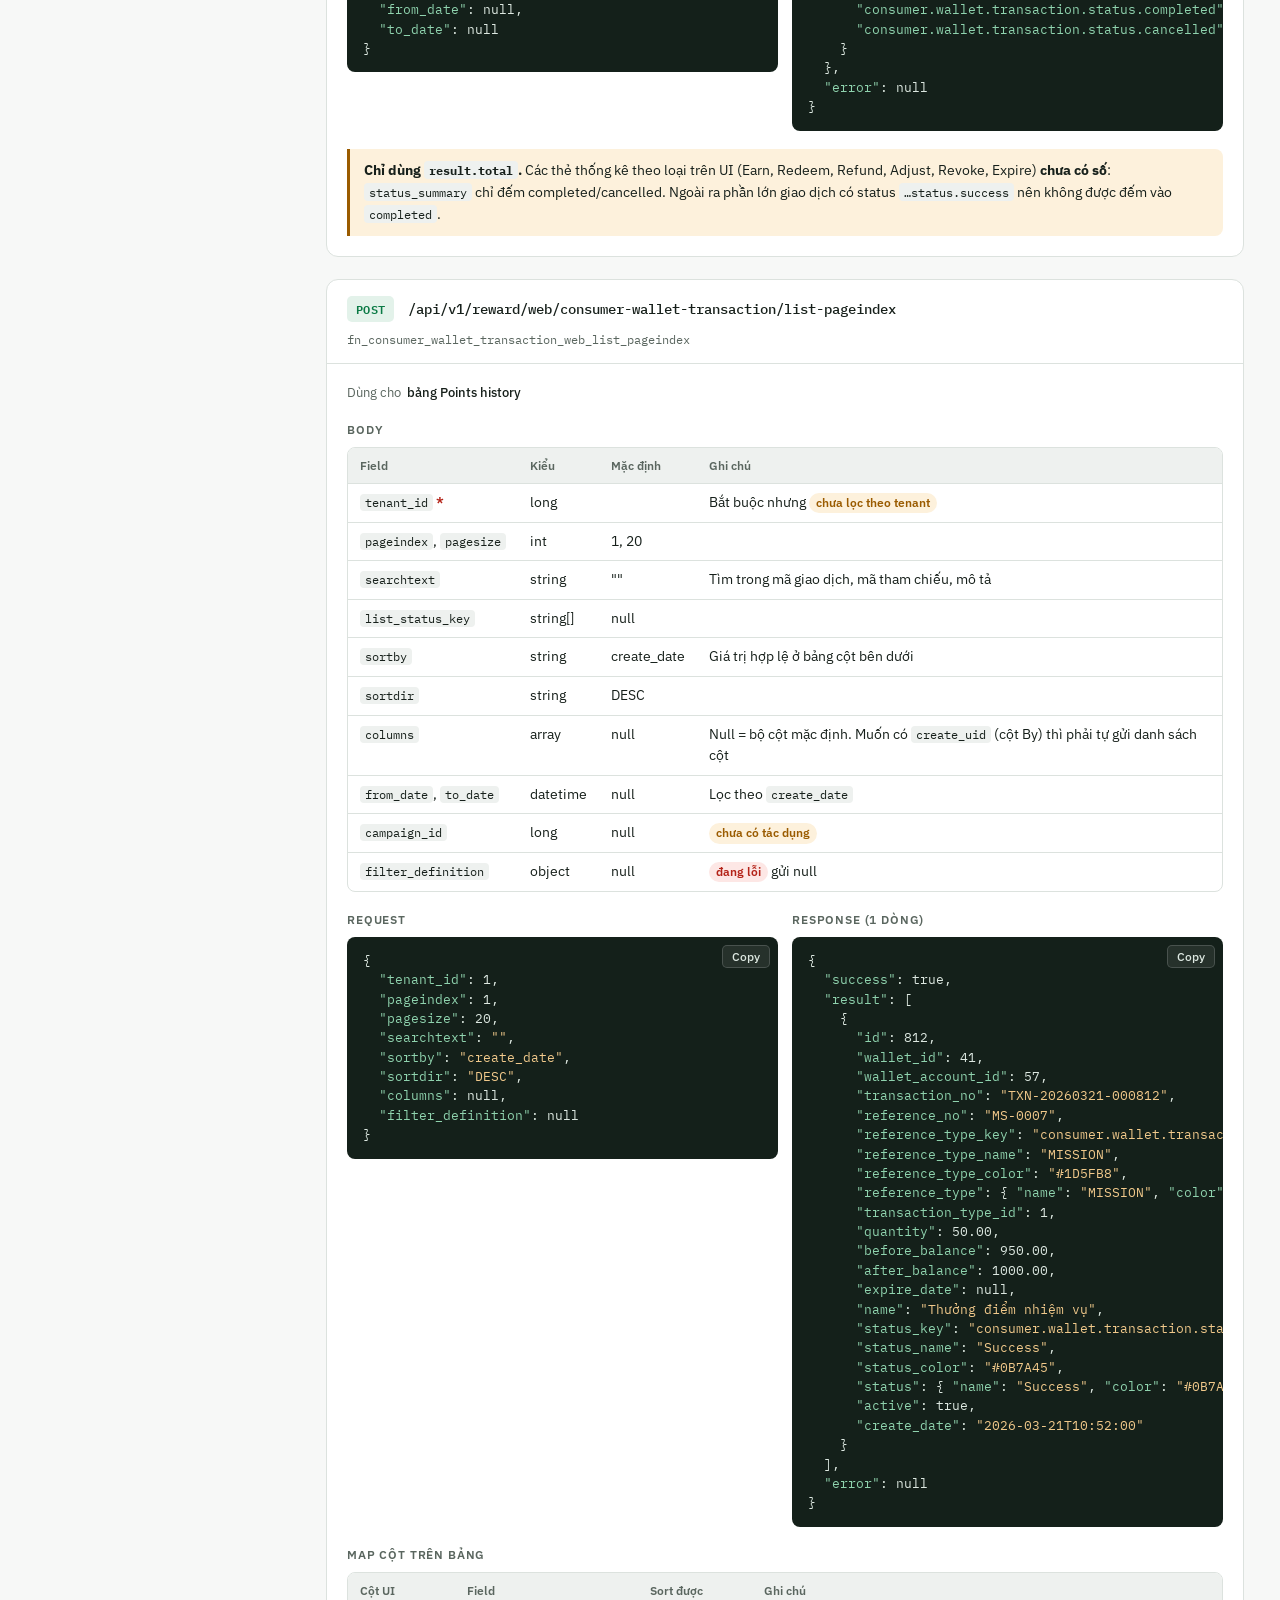
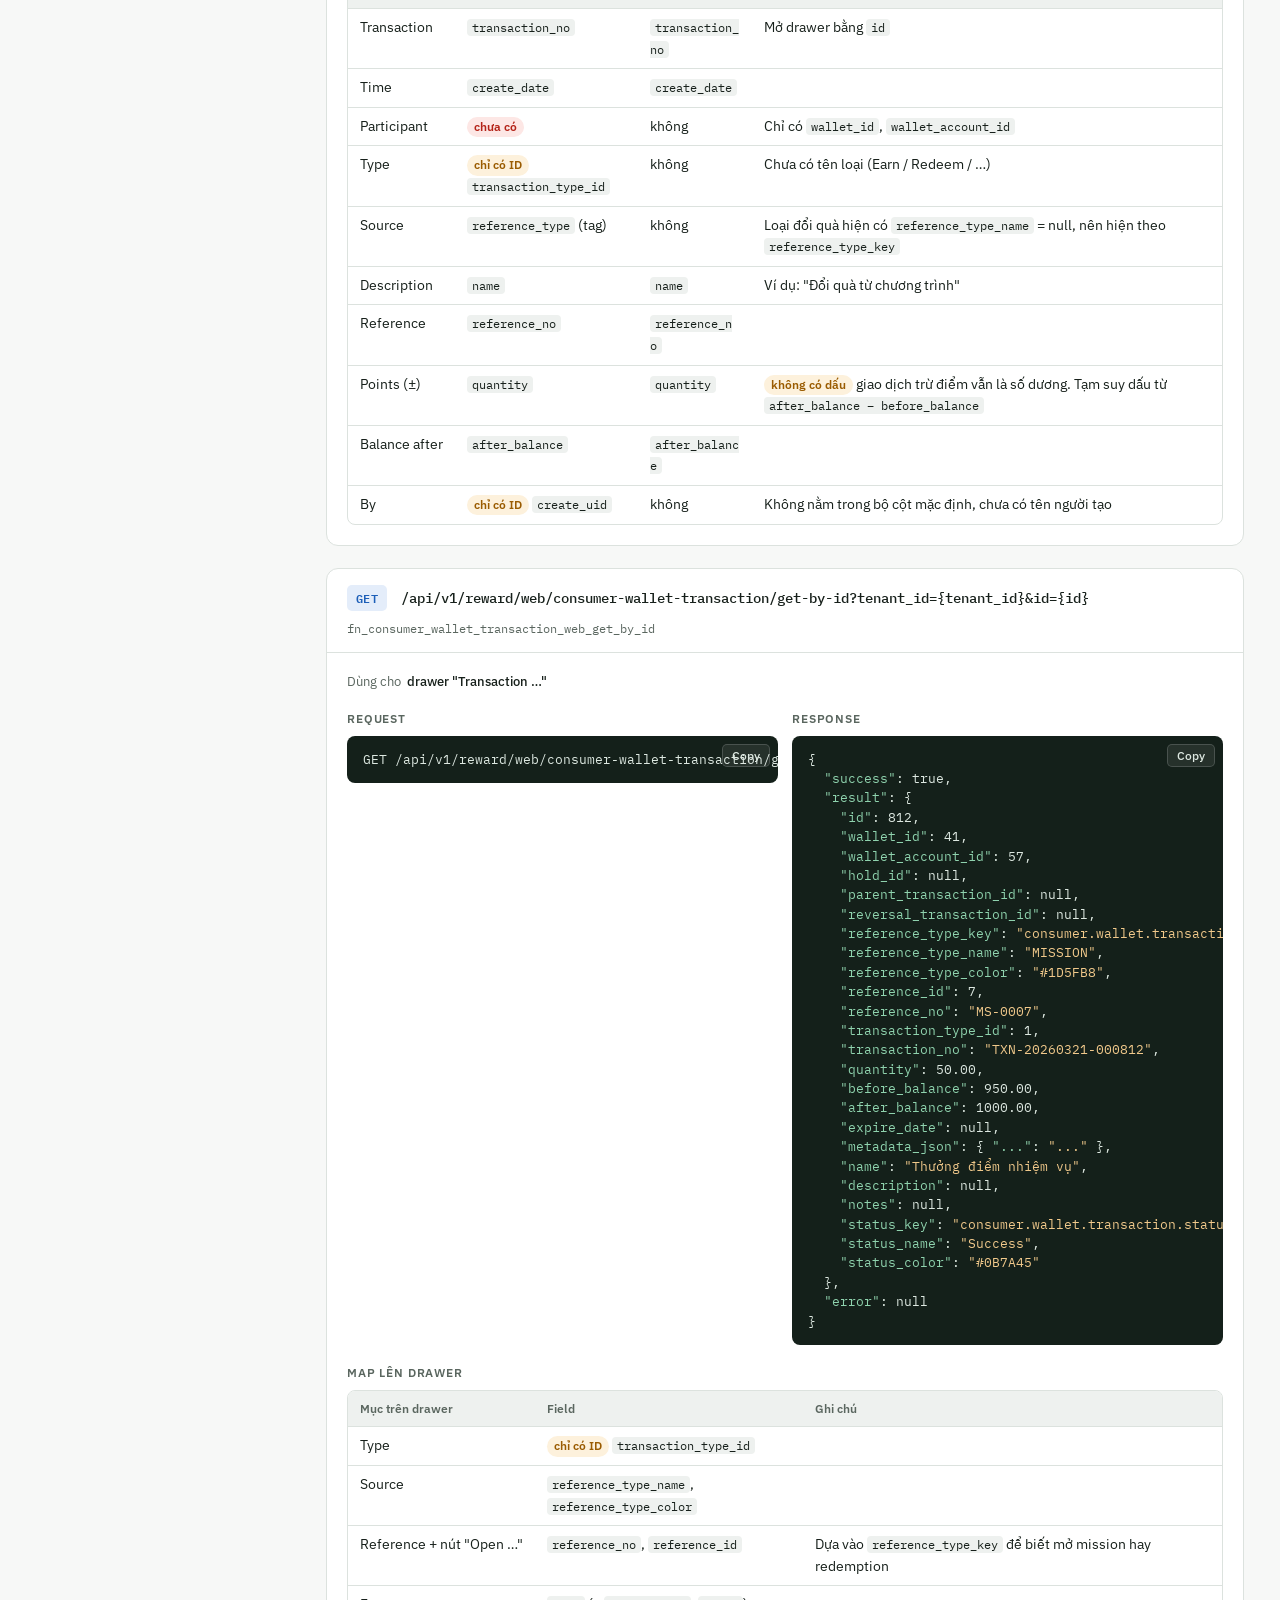
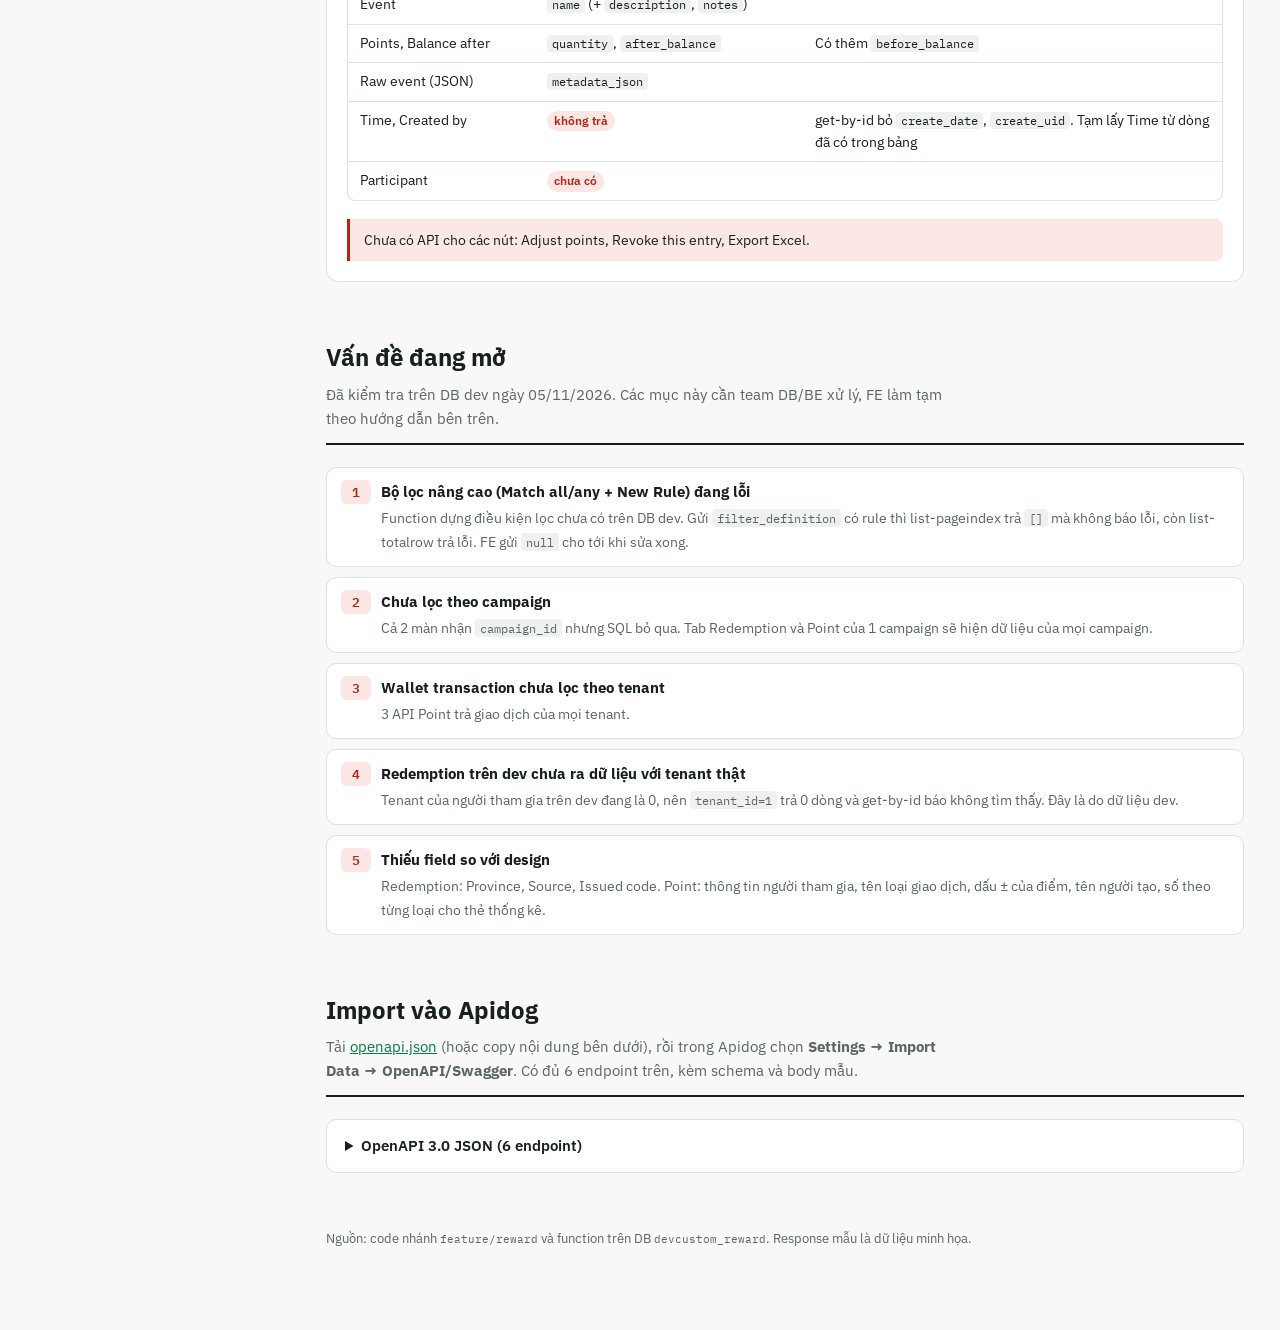
==== commit ab7172a6: "docs: add dev host https://api-staging.superflow.vn - openapi.json: server mặc định là staging, giữ " ====
--- a/reward/index.html
+++ b/reward/index.html
@@ -48,6 +48,7 @@
   <h1>Reward Redemption &amp; Points API</h1>
   <p class="lede">Tài liệu cho FE làm 2 tab <b>Redemption</b> và <b>Point</b> trong trang chi tiết campaign (design "Opella Reward · Admin v1.0"). Mỗi endpoint có body mẫu, response mẫu và bảng map từng cột trên UI sang field API. Response mẫu là dữ liệu minh họa, đúng shape thật.</p>
   <div class="facts">
+    <div><span>Host dev</span><code>https://api-staging.superflow.vn</code></div>
     <div><span>Base path</span><code>/api/v1/reward/web</code></div>
     <div><span>Auth</span><code>Authorization: Bearer &lt;JWT&gt;</code></div>
     <div><span>Response wrapper</span><code>{ success, result, error }</code></div>
@@ -519,6 +520,10 @@
   },
   &quot;servers&quot;: [
     {
+      &quot;url&quot;: &quot;https://api-staging.superflow.vn&quot;,
+      &quot;description&quot;: &quot;Dev / staging&quot;
+    },
+    {
       &quot;url&quot;: &quot;http://localhost:5000&quot;,
       &quot;description&quot;: &quot;Local&quot;
     }
